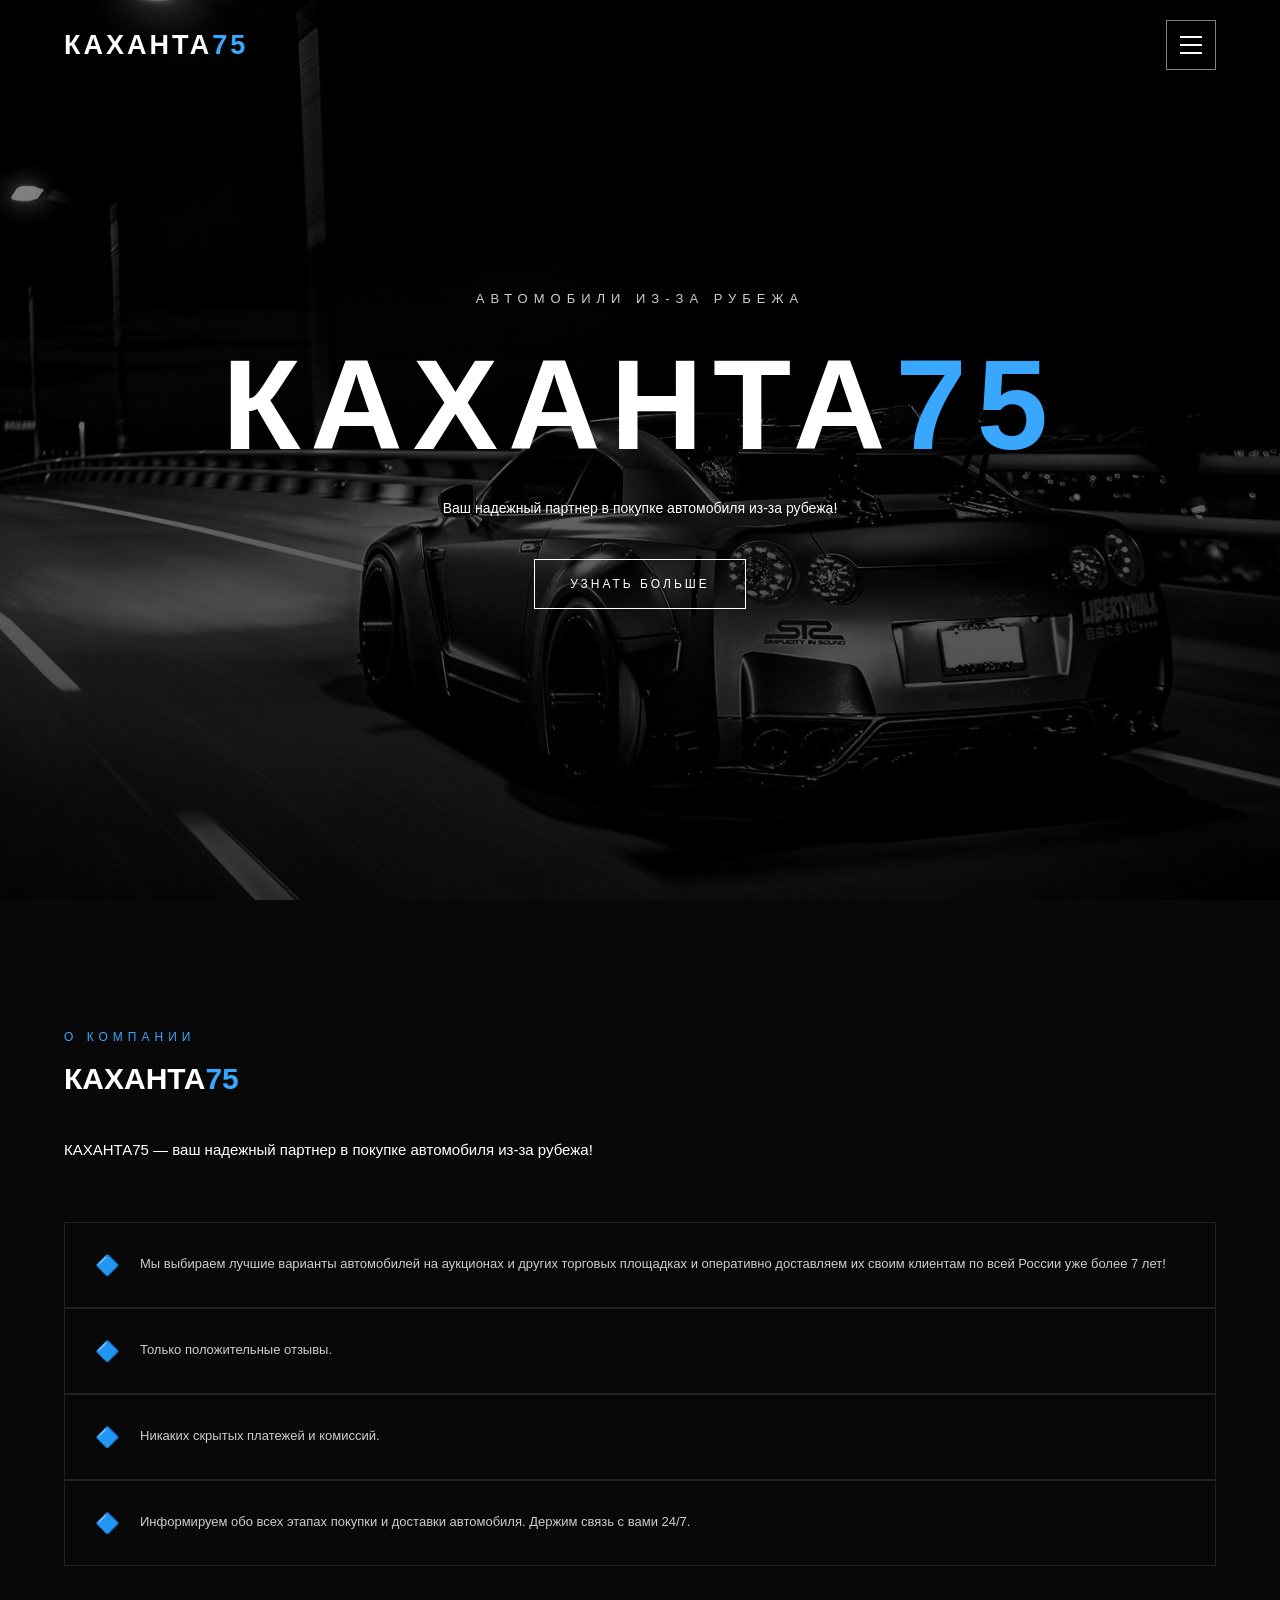
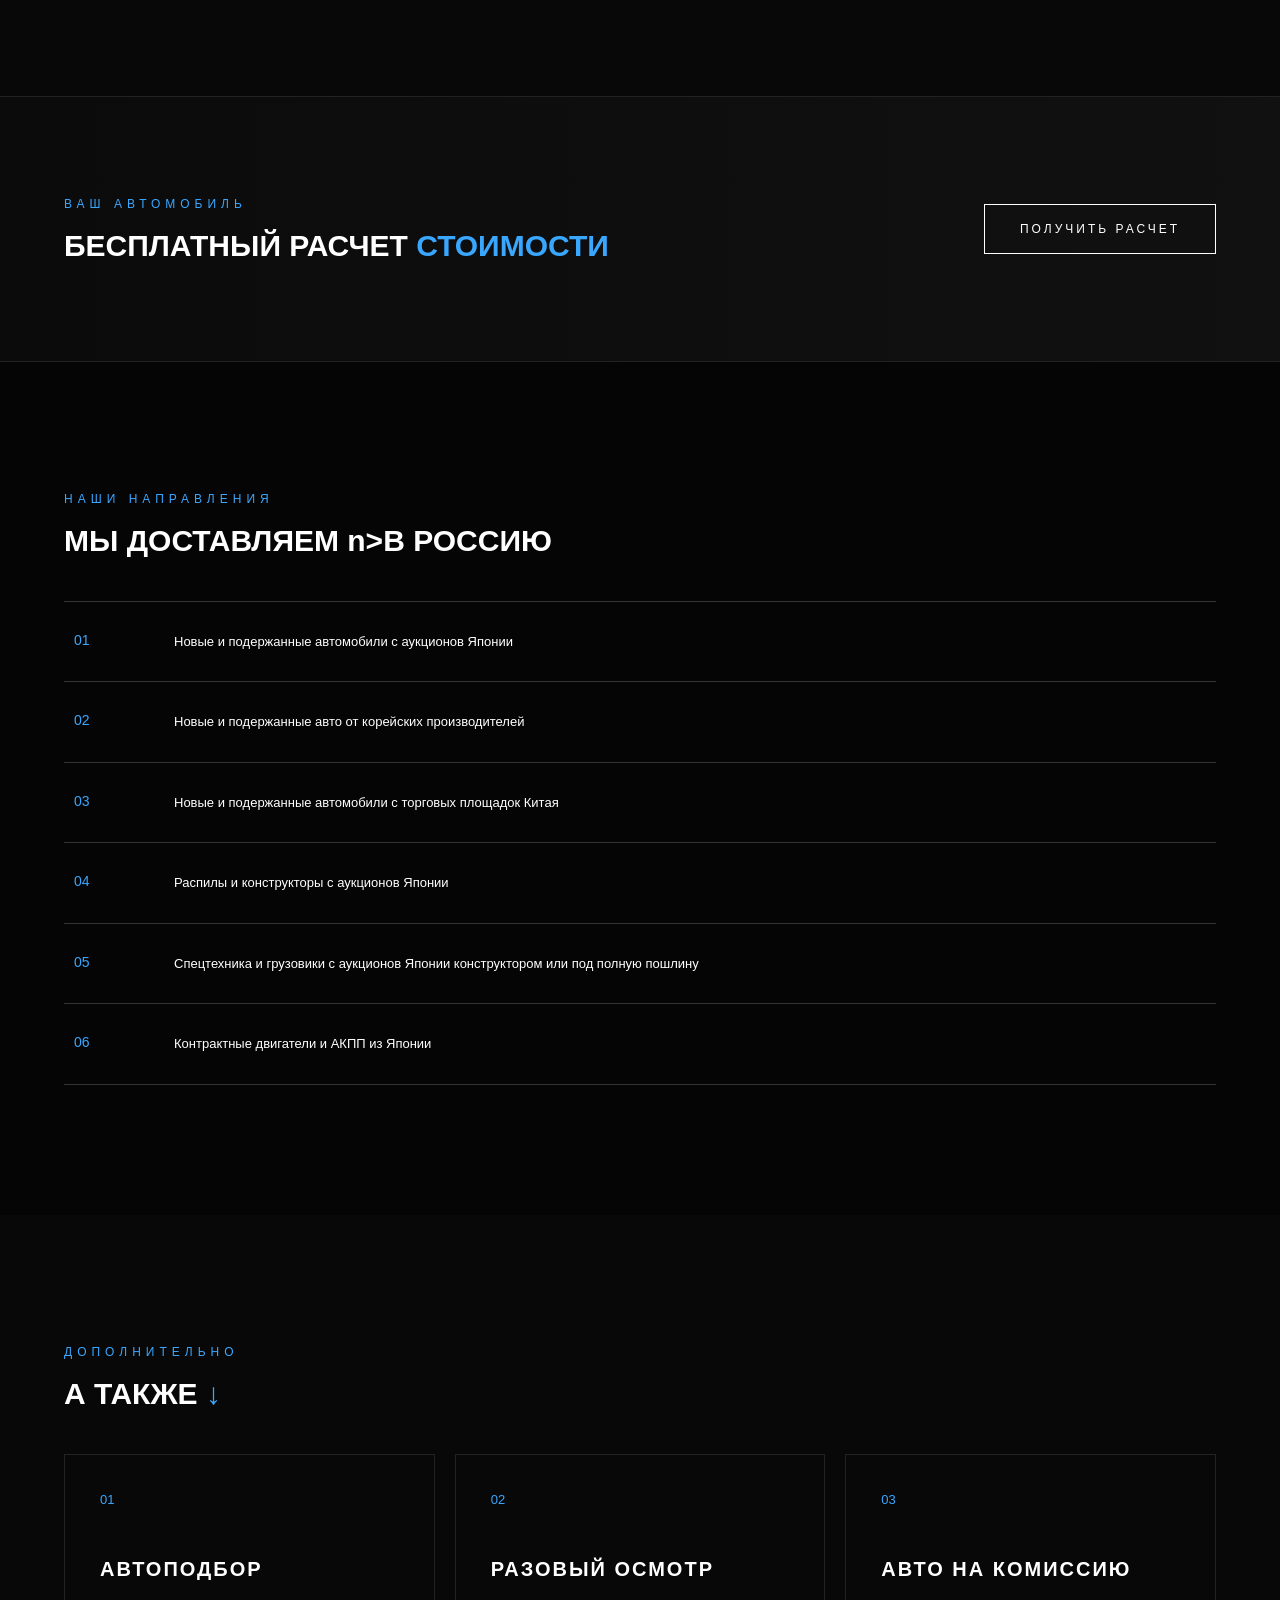
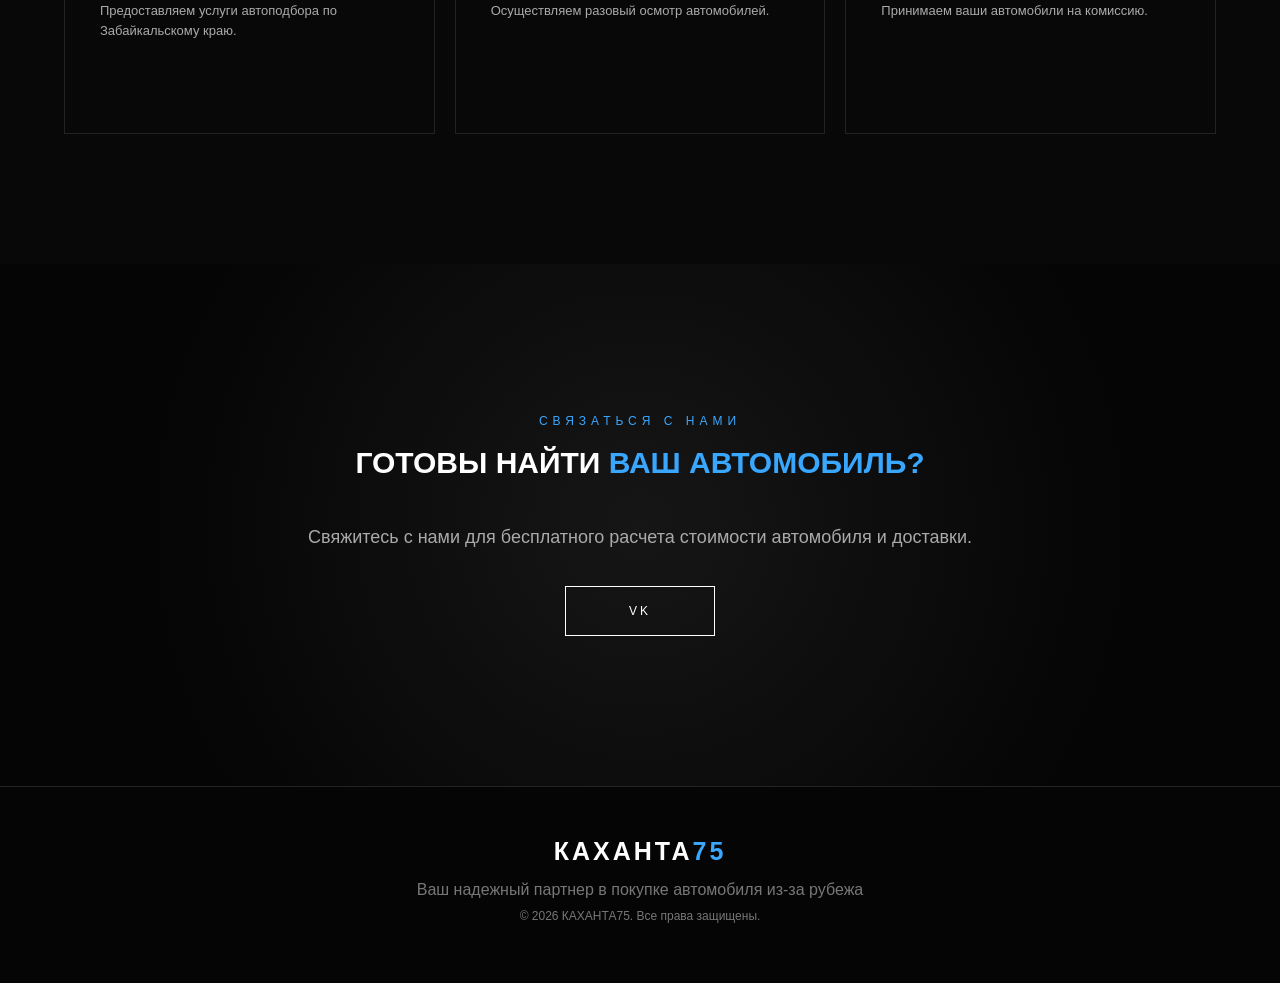
==== index.html @ dfcedf24 "Rename vizyal.html to index.html" ====
<!DOCTYPE html>
<html lang="ru">
<head>
    <meta charset="UTF-8">
    <meta name="viewport" content="width=device-width, initial-scale=1.0">
    <title>КАХАНТА75 — Автомобили из-за рубежа</title>

    <link rel="stylesheet" href="affects.css">
</head>

<body>

    <!-- ШАПКА -->
    <header class="header">

        <!-- Логотип -->
        <a href="#home" class="logo">
            КАХАНТА<span>75</span>
        </a>

        <!-- Кнопка меню -->
        <button class="menu-button" id="menuButton">
            <span></span>
            <span></span>
            <span></span>
        </button>

        <!-- Меню -->
        <nav class="menu" id="menu">
            <a href="#home">ГЛАВНАЯ</a>
            <a href="#about">О НАС</a>
            <a href="#services">УСЛУГИ</a>
            <a href="https://vk.ru/kahanta_75">ВК</a>
        </nav>

    </header>

    <!-- ГЛАВНЫЙ ЭКРАН -->
    <section class="hero" id="home">

        <div class="hero-overlay"></div>

        <div class="hero-content">

            <p class="subtitle">АВТОМОБИЛИ ИЗ-ЗА РУБЕЖА</p>

            <h1>КАХАНТА<span>75</span></h1>

            <p class="hero-text">
                Ваш надежный партнер в покупке автомобиля
                из-за рубежа!
            </p>

            <a href="#about" class="hero-button">
                УЗНАТЬ БОЛЬШЕ
            </a>

        </div>

    </section>

    <!-- О НАС -->
    <section class="section about" id="about">

        <div class="container">

            <p class="section-label">О КОМПАНИИ</p>

            <h2>КАХАНТА<span>75</span></h2>

            <p class="main-description">
                КАХАНТА75 — ваш надежный партнер в покупке автомобиля
                из-за рубежа!
            </p>

            <div class="advantages">

                <div class="advantage">
                    <div class="icon">🔷</div>
                    <p>
                        Мы выбираем лучшие варианты автомобилей
                        на аукционах и других торговых площадках
                        и оперативно доставляем их своим клиентам
                        по всей России уже более 7 лет!
                    </p>
                </div>

                <div class="advantage">
                    <div class="icon">🔷</div>
                    <p>Только положительные отзывы.</p>
                </div>

                <div class="advantage">
                    <div class="icon">🔷</div>
                    <p>Никаких скрытых платежей и комиссий.</p>
                </div>

                <div class="advantage">
                    <div class="icon">🔷</div>
                    <p>
                        Информируем обо всех этапах покупки и доставки
                        автомобиля. Держим связь с вами 24/7.
                    </p>
                </div>

            </div>

        </div>

    </section>

    <!-- БЕСПЛАТНЫЙ РАСЧЕТ -->
    <section class="calculation">

        <div class="container calculation-content">

            <div>
                <p class="section-label">ВАШ АВТОМОБИЛЬ</p>

                <h2>
                    БЕСПЛАТНЫЙ

                 РАСЧЕТ <span>СТОИМОСТИ</span>
                </h2>
            </div>

            <a href="#contacts" class="calc-button">
                ПОЛУЧИТЬ РАСЧЕТ
            </a>

        </div>

    </section>

    <!-- ЧТО МЫ ДОСТАВЛЯЕМ -->
    <section class="section services" id="services">

        <div class="container">

            <p class="section-label">НАШИ НАПРАВЛЕНИЯ</p>

            <h2>МЫ ДОСТАВЛЯЕМ

n>В РОССИЮ</span></h2>

            <div class="services-list">

                <div class="service">
                    <span>01</span>
                    <p>
                        Новые и подержанные автомобили
                        с аукционов Японии
                    </p>
                </div>

                <div class="service">
                    <span>02</span>
                    <p>
                        Новые и подержанные авто
                        от корейских производителей
                    </p>


</div>

                <div class="service">
                    <span>03</span>
                    <p>
                        Новые и подержанные автомобили
                        с торговых площадок Китая
                    </p>
                </div>

                <div class="service">
                    <span>04</span>
                    <p>
                        Распилы и конструкторы
                        с аукционов Японии
                    </p>
                </div>

                <div class="service">
                    <span>05</span>
                    <p>
                        Спецтехника и грузовики с аукционов Японии
                        конструктором или под полную пошлину
                    </p>
                </div>

                <div class="service">
                    <span>06</span>
                    <p>
                        Контрактные двигатели и АКПП из Японии
                    </p>
                </div>

            </div>

        </div>

    </section>

    <!-- ДОПОЛНИТЕЛЬНЫЕ УСЛУГИ -->
    <section class="section additional">

        <div class="container">

            <p class="section-label">ДОПОЛНИТЕЛЬНО</p>

            <h2>А ТАКЖЕ <span>↓</span></h2>

            <div class="additional-grid">

                <div class="additional-card">
                    <span>01</span>
                    <h3>АВТОПОДБОР</h3>
                    <p>
                        Предоставляем услуги автоподбора
                        по Забайкальскому краю.
                    </p>
                </div>

                <div class="additional-card">
                    <span>02</span>
                    <h3>РАЗОВЫЙ ОСМОТР</h3>
                    <p>
                        Осуществляем разовый осмотр
                        автомобилей.
                    </p>
                </div>

                <div class="additional-card">
                    <span>03</span>
                    <h3>АВТО НА КОМИССИЮ</h3>
                    <p>
                        Принимаем ваши автомобили
                        на комиссию.
                    </p>
                </div>

            </div>

        </div>

    </section>

    <!-- КОНТАКТЫ -->
    <section class="contacts" id="contacts">

        <div class="container contact-content">

            <p class="section-label">СВЯЗАТЬСЯ С НАМИ</p>

            <h2>
                ГОТОВЫ НАЙТИ

             <span>ВАШ АВТОМОБИЛЬ?</span>
            </h2>

            <p>
                Свяжитесь с нами для бесплатного расчета
                стоимости автомобиля и доставки.
            </p>

            <a href="https://vk.ru/kahanta_75" class="vk-button">
                VK
            </a>

        </div>

    </section>

    <!-- ПОДВАЛ -->
    <footer>
        <div class="footer-logo">
            КАХАНТА<span>75</span>
        </div>

        <p>
            Ваш надежный партнер в покупке автомобиля из-за рубежа
        </p>

        <p class="copyright">
            © 2026 КАХАНТА75. Все права защищены.
        </p>
    </footer>

    <!-- СКРИПТ МЕНЮ -->
    <script>

        const menuButton = document.getElementById("menuButton");
        const menu = document.getElementById("menu");

        menuButton.addEventListener("click", () => {
            menu.classList.toggle("active");
            menuButton.classList.toggle("active");
        });

        // Закрытие меню после нажатия на пункт
        document.querySelectorAll(".menu a").forEach(link => {

            link.addEventListener("click", () => {
                menu.classList.remove("active");
                menuButton.classList.remove("active");
            });

        });

    </script>

</body>
</html>
---- affects.css ----
* {
    margin: 0;
    padding: 0;
    box-sizing: border-box;
}

html {
    scroll-behavior: smooth;
}

body {
    background: #050505;
    color: #ffffff;
    font-family: Arial, Helvetica, sans-serif;
}

a {
    text-decoration: none;
    color: inherit;
}

.container {
    width: 90%;
    max-width: 1200px;
    margin: 0 auto;
}

/* =========================
   ШАПКА
========================= */

.header {
    position: fixed;
    top: 0;
    left: 0;

    width: 100%;
    height: 90px;

    display: flex;
    align-items: center;
    justify-content: space-between;

    padding: 0 5%;

    z-index: 1000;
}

/* ЛОГОТИП */

.logo {
    font-size: 27px;
    font-weight: 900;
    letter-spacing: 3px;

    text-shadow:
        0 2px 10px #000,
        0 2px 20px #000;
}

.logo span,
h1 span,
h2 span,
.footer-logo span {
    color: #3aa7ff;
}

/* =========================
   КНОПКА МЕНЮ
========================= */

.menu-button {
    width: 50px;
    height: 50px;

    border: 1px solid rgba(255,255,255,0.5);
    background: rgba(0,0,0,0.4);

    display: flex;
    flex-direction: column;
    justify-content: center;
    align-items: center;
    gap: 6px;

    cursor: pointer;

    transition: 0.3s;
}

.menu-button:hover {
    background: #ffffff;
}

.menu-button span {
    display: block;

    width: 22px;
    height: 2px;

    background: #ffffff;

    transition: 0.3s;
}

.menu-button:hover span {
    background: #000000;
}

/* =========================
   ВЫЕЗЖАЮЩЕЕ МЕНЮ
========================= */

.menu {
    position: fixed;

    top: 0;
    right: -300px;

    width: 280px;
    height: 100vh;

    background: rgba(5,5,5,0.97);

    display: flex;
    flex-direction: column;

    justify-content: center;
    align-items: center;

    gap: 35px;

    transition: 0.5s ease;

    border-left: 1px solid #222;
}

.menu.active {
    right: 0;
}

.menu a {
    font-size: 15px;
    letter-spacing: 3px;

    transition: 0.3s;
}

.menu a:hover {
    color: #3aa7ff;
    transform: translateX(-8px);
}

/* =========================
   ГЛАВНЫЙ ЭКРАН
========================= */

.hero {
    position: relative;

    min-height: 100vh;

    display: flex;
    align-items: center;
    justify-content: center;

    text-align: center;

    background-image: url("car.jpg");
    background-size: cover;
    background-position: center;
}

/* затемнение фотографии */

.hero-overlay {
    position: absolute;

    inset: 0;

    background:
        linear-gradient(
            to bottom,
            rgba(0,0,0,0.35),
            rgba(0,0,0,0.75)
        );
}

/* текст поверх фотографии */

.hero-content {
    position: relative;
    z-index: 2;

    max-width: 900px;

    padding: 20px;
}

.subtitle {
    font-size: 13px;
    letter-spacing: 6px;

    margin-bottom: 25px;

    color: #cccccc;
}

.hero h1 {
    font-size: clamp(60px, 10vw, 140px);

    font-weight: 900;

    letter-spacing: 10px;

    margin-bottom: 20px;
}

.hero-text {
    font-size: clamp(18px, 2vw, 26px);

    line-height: 1.5;

    max-width: 700px;

    margin: 0 auto 40px;
}

.hero-button,
.calc-button,
.vk-button {
    display: inline-block;

    padding: 17px 35px;

    border: 1px solid #ffffff;

    font-size: 12px;

    letter-spacing: 3px;

    transition: 0.3s;
}

.hero-button:hover,
.calc-button:hover,
.vk-button:hover {
    background: #ffffff;
    color: #000000;
}

/* =========================
   СЕКЦИИ
========================= */

.section {
    padding: 130px 0;
}

.section-label {
    color: #3aa7ff;

    font-size: 12px;

    letter-spacing: 5px;

    margin-bottom: 20px;
}

.section h2,
.calculation h2,
.contacts h2 {
    font-size: clamp(40px, 6vw, 75px);

    line-height: 1;

    margin-bottom: 45px;

    font-weight: 900;
}

/* =========================
   О НАС
========================= */

.about {
    background: #080808;
}

.main-description {
    font-size: 25px;

    max-width: 850px;

    line-height: 1.5;

    margin-bottom: 60px;
}






.advantage {
    border: 1px solid #222;

    padding: 30px;

    display: flex;

    gap: 20px;

    transition: 0.3s;
}

.advantage:hover {
    border-color: #3aa7ff;
    transform: translateY(-5px);
}

.icon {
    font-size: 20px;
}

.advantage p {
    line-height: 1.7;

    color: #cccccc;
}

/* =========================
   РАСЧЕТ
========================= */

.calculation {
    padding: 100px 0;

    background:
        linear-gradient(
            90deg,
            #0b0b0b,
            #111111
        );

    border-top: 1px solid #222;
    border-bottom: 1px solid #222;
}

.calculation-content {
    display: flex;

    align-items: center;

    justify-content: space-between;

    gap: 40px;
}

.calculation h2 {
    margin: 0;
}

/* =========================
   УСЛУГИ
========================= */

.services-list {
    border-top: 1px solid #333;
}

.service {
    display: grid;

    grid-template-columns: 100px 1fr;

    padding: 30px 10px;

    border-bottom: 1px solid #333;

    transition: 0.3s;
}

.service:hover {
    background: #0d0d0d;

    padding-left: 25px;
}

.service span {
    color: #3aa7ff;

    font-size: 14px;
}

.service p {
    font-size: 21px;

    line-height: 1.5;
}

/* =========================
   ДОПОЛНИТЕЛЬНЫЕ УСЛУГИ
========================= */

.additional {
    background: #080808;
}

.additional-grid {
    display: grid;

    grid-template-columns: repeat(3, 1fr);

    gap: 20px;
}

.additional-card {
    min-height: 280px;

    border: 1px solid #222;

    padding: 35px;

    transition: 0.3s;
}

.additional-card:hover {
    border-color: #3aa7ff;

    transform: translateY(-8px);
}

.additional-card span {
    color: #3aa7ff;

    font-size: 13px;
}

.additional-card h3 {
    margin: 50px 0 20px;

    font-size: 20px;

    letter-spacing: 2px;
}

.additional-card p {
    color: #aaa;

    line-height: 1.6;
}

/* =========================
   КОНТАКТЫ
========================= */

.contacts {
    padding: 150px 0;

    text-align: center;

    background:
        radial-gradient(
            circle at center,
            #161616,
            #050505 70%
        );
}

.contact-content {
    max-width: 900px;
}

.contact-content p:not(.section-label) {
    color: #aaa;

    font-size: 18px;

    line-height: 1.6;

    margin-bottom: 35px;
}

.vk-button {
    min-width: 150px;
}

/* =========================
   FOOTER
========================= */

footer {
    padding: 50px 5%;

    border-top: 1px solid #222;

    text-align: center;

    color: #777;
}

.footer-logo {
    color: #fff;

    font-size: 25px;

    font-weight: 900;

    letter-spacing: 3px;

    margin-bottom: 15px;
}

footer p {
    margin-bottom: 10px;
}

.copyright {
    font-size: 12px;
}

/* =========================
   АДАПТАЦИЯ ПОД ТЕЛЕФОН
========================= */

@media (max-width: 768px) {

    /* ШАПКА */
    .header {
        height: 65px;
        padding: 0 15px;
    }

    .logo {
        font-size: 19px;
        letter-spacing: 2px;
    }

    .menu-button {
        width: 43px;
        height: 43px;
    }

    /* ГЛАВНЫЙ ЭКРАН */
    .hero {
        min-height: 100svh;
        background-position: center;
    }

    .hero-content {
        width: 100%;
        padding: 20px 18px;
    }

    .subtitle {
        font-size: 9px;
        letter-spacing: 3px;
        margin-bottom: 15px;
    }

    .hero h1 {
    font-size: 36px;
    letter-spacing: 3px;
    margin-bottom: 15px;
    text-align: center;
    width: 100%;
}

    .hero-text {
        font-size: 16px;
        line-height: 1.4;
        margin-bottom: 25px;
    }

    .hero-button,
    .calc-button,
    .vk-button {
        padding: 13px 22px;
        font-size: 10px;
        letter-spacing: 2px;
    }

    /* ВСЕ СЕКЦИИ */
    .section {
        padding: 65px 0;
    }

    .container {
        width: 90%;
    }

    .section-label {
        font-size: 9px;
        letter-spacing: 3px;
        margin-bottom: 12px;
    }

    .section h2,
    .calculation h2,
    .contacts h2 {
        font-size: 35px;
        line-height: 1.05;
        margin-bottom: 25px;
    }

    /* О НАС */
    .main-description {
        font-size: 17px;
        line-height: 1.45;
        margin-bottom: 30px;
    }

    .advantages {
        grid-template-columns: 1fr;
        gap: 10px;
    }

    .advantage {
        padding: 18px;
        gap: 12px;
    }

    .advantage p {
        font-size: 14px;
        line-height: 1.5;
    }

    .icon {
        font-size: 15px;
    }

    /* РАСЧЕТ */
    .calculation {
        padding: 55px 0;
    }

    .calculation-content {
        display: flex;
        flex-direction: column;
        align-items: flex-start;
        gap: 20px;
    }

    .calculation h2 {
        margin-bottom: 0;
    }

    /* УСЛУГИ */
    .services-list {
        width: 100%;
    }

    .service {
        grid-template-columns: 40px 1fr;
        padding: 18px 5px;
        gap: 5px;
    }

    .service span {
        font-size: 11px;
    }

    .service p {
        font-size: 14px;
        line-height: 1.45;
    }

    .service:hover {
        padding-left: 8px;
    }

    /* ДОПОЛНИТЕЛЬНЫЕ УСЛУГИ */
    .additional-grid {
        grid-template-columns: 1fr;
        gap: 10px;
    }

    .additional-card {
        min-height: auto;
        padding: 20px;
    }

    .additional-card h3 {
        margin: 20px 0 10px;
        font-size: 16px;
    }

    .additional-card p {
        font-size: 14px;
        line-height: 1.45;
    }

    /* КОНТАКТЫ */
    .contacts {
        padding: 75px 0;
    }

    .contact-content p:not(.section-label) {
        font-size: 15px;
        line-height: 1.5;
        margin-bottom: 25px;
    }

    /* МЕНЮ */
    .menu {
        width: 100%;
        right: -100%;
    }

    .menu.active {
        right: 0;
    }

    .menu a {
        font-size: 14px;
        letter-spacing: 2px;
    }

    /* FOOTER */
    footer {
        padding: 35px 15px;
    }

    .footer-logo {
        font-size: 20px;
    }

    footer p {
        font-size: 12px;
        line-height: 1.5;
    }

    .copyright {
        font-size: 10px;
    }
}

/* ЕЩЁ МЕНЬШЕ — ТЕЛЕФОНЫ ДО 400 PX */

@media (max-width: 400px){
    
    .hero h1 {
        font-size: 32px;
        letter-spacing: 2px;
        text-align: center;
    }
}
    .hero-text {
        font-size: 14px;
    }

    .section h2,
    .calculation h2,
    .contacts h2 {
        font-size: 30px;
    }

    .main-description {
        font-size: 15px;
    }

    .advantage p,
    .service p,
    .additional-card p {
        font-size: 13px;
    }

    .menu a {
        font-size: 13px;
    }
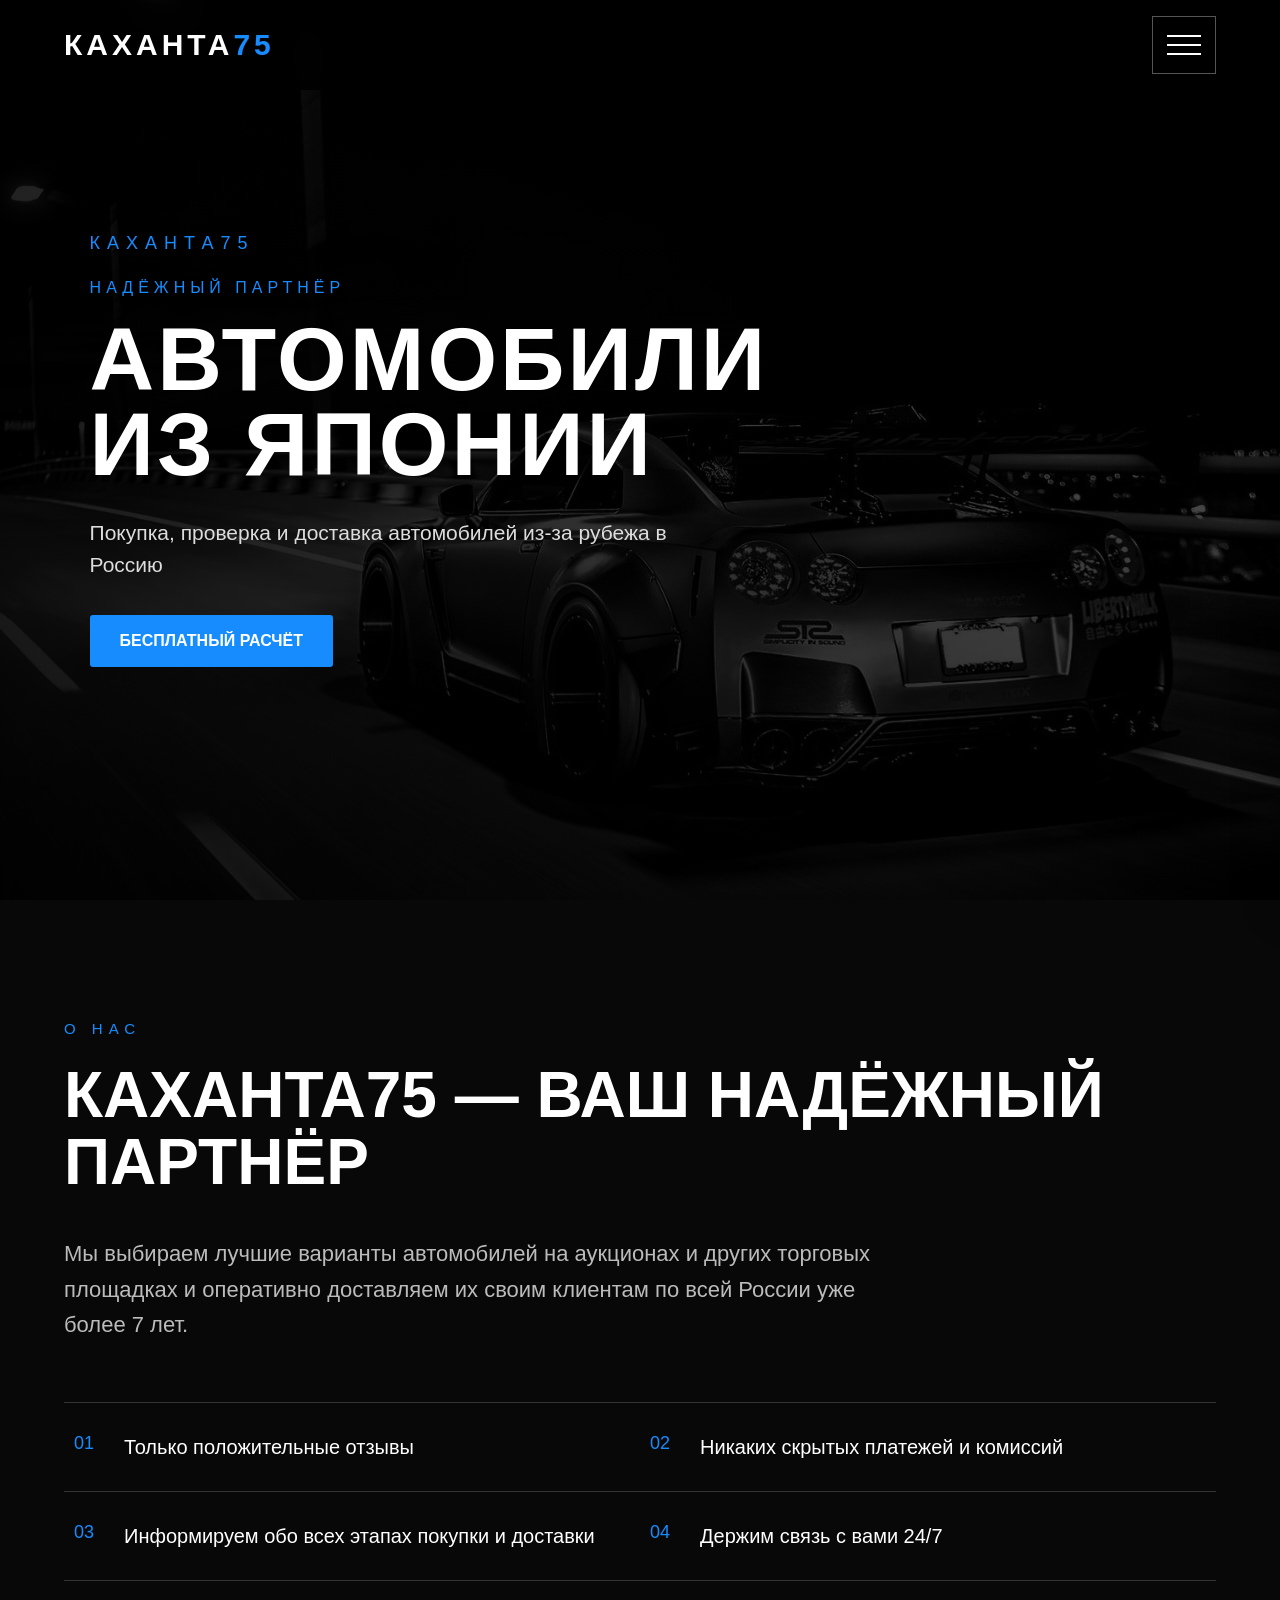
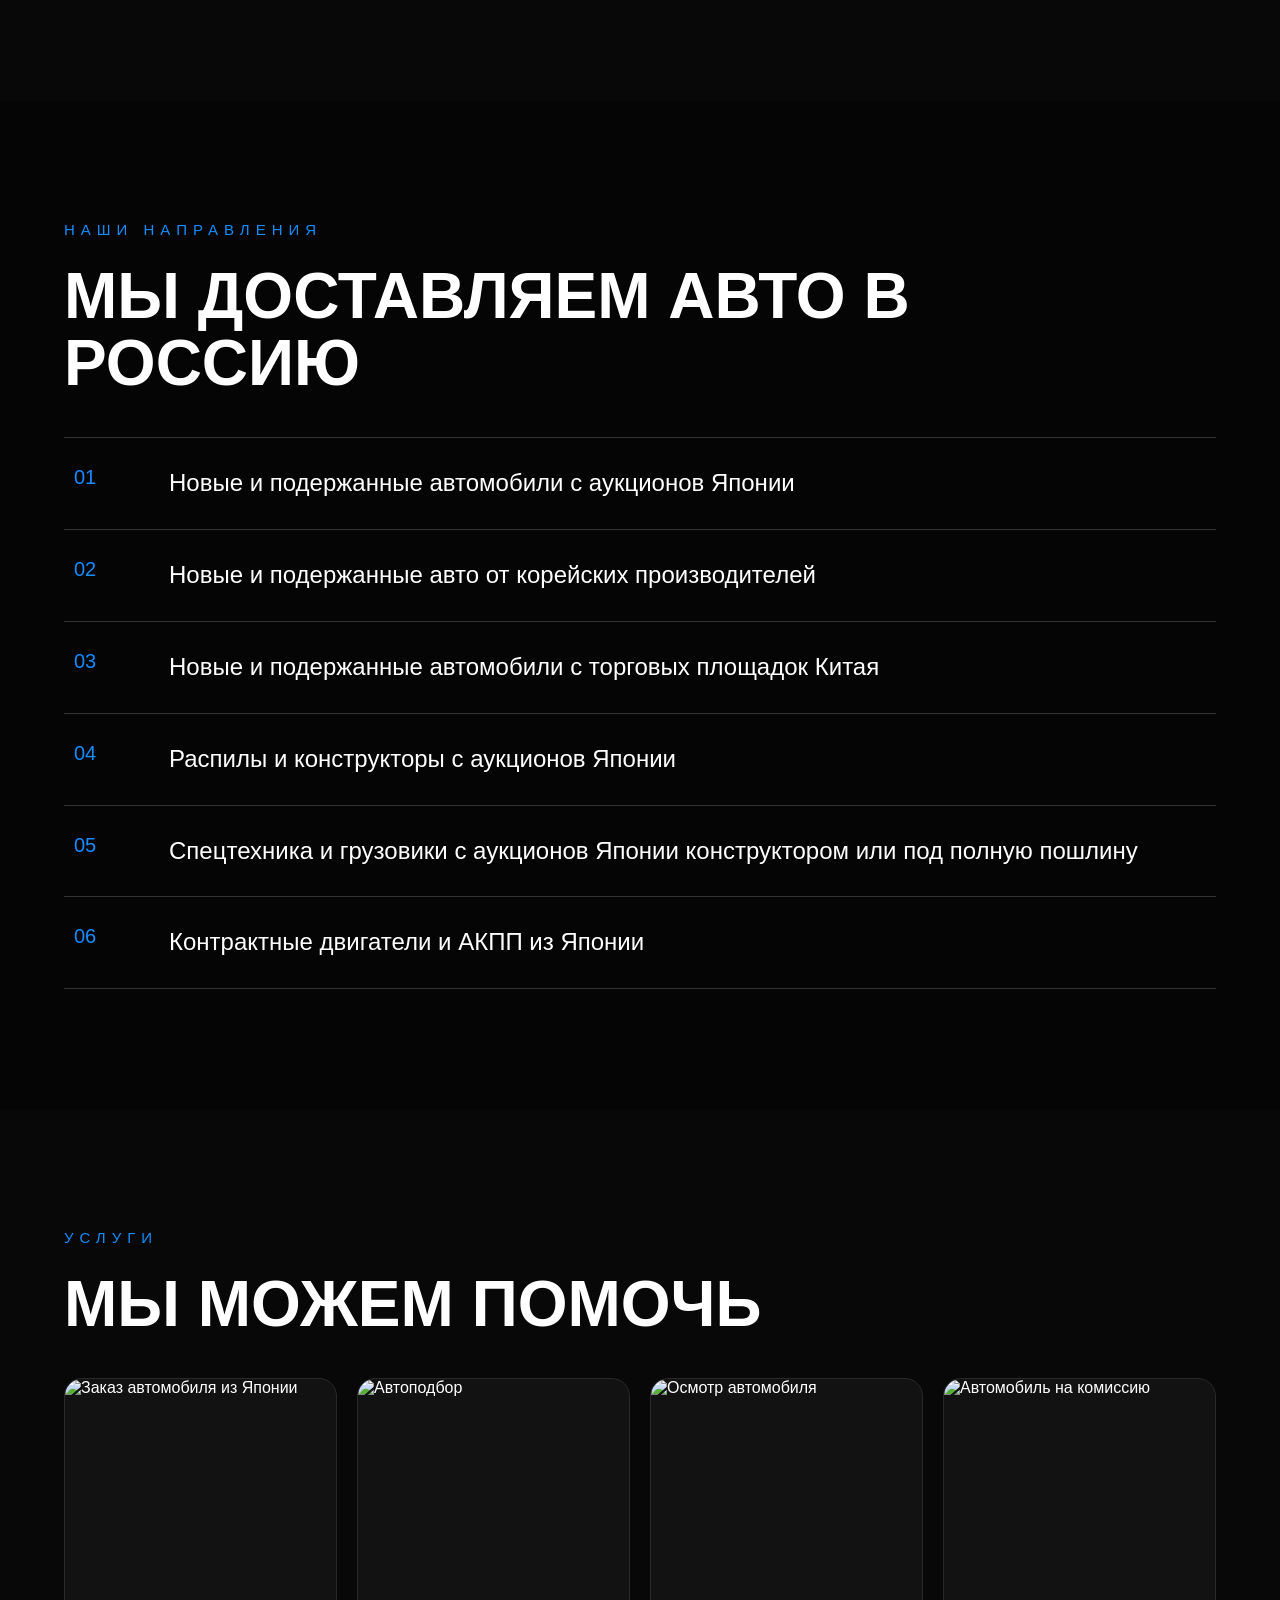
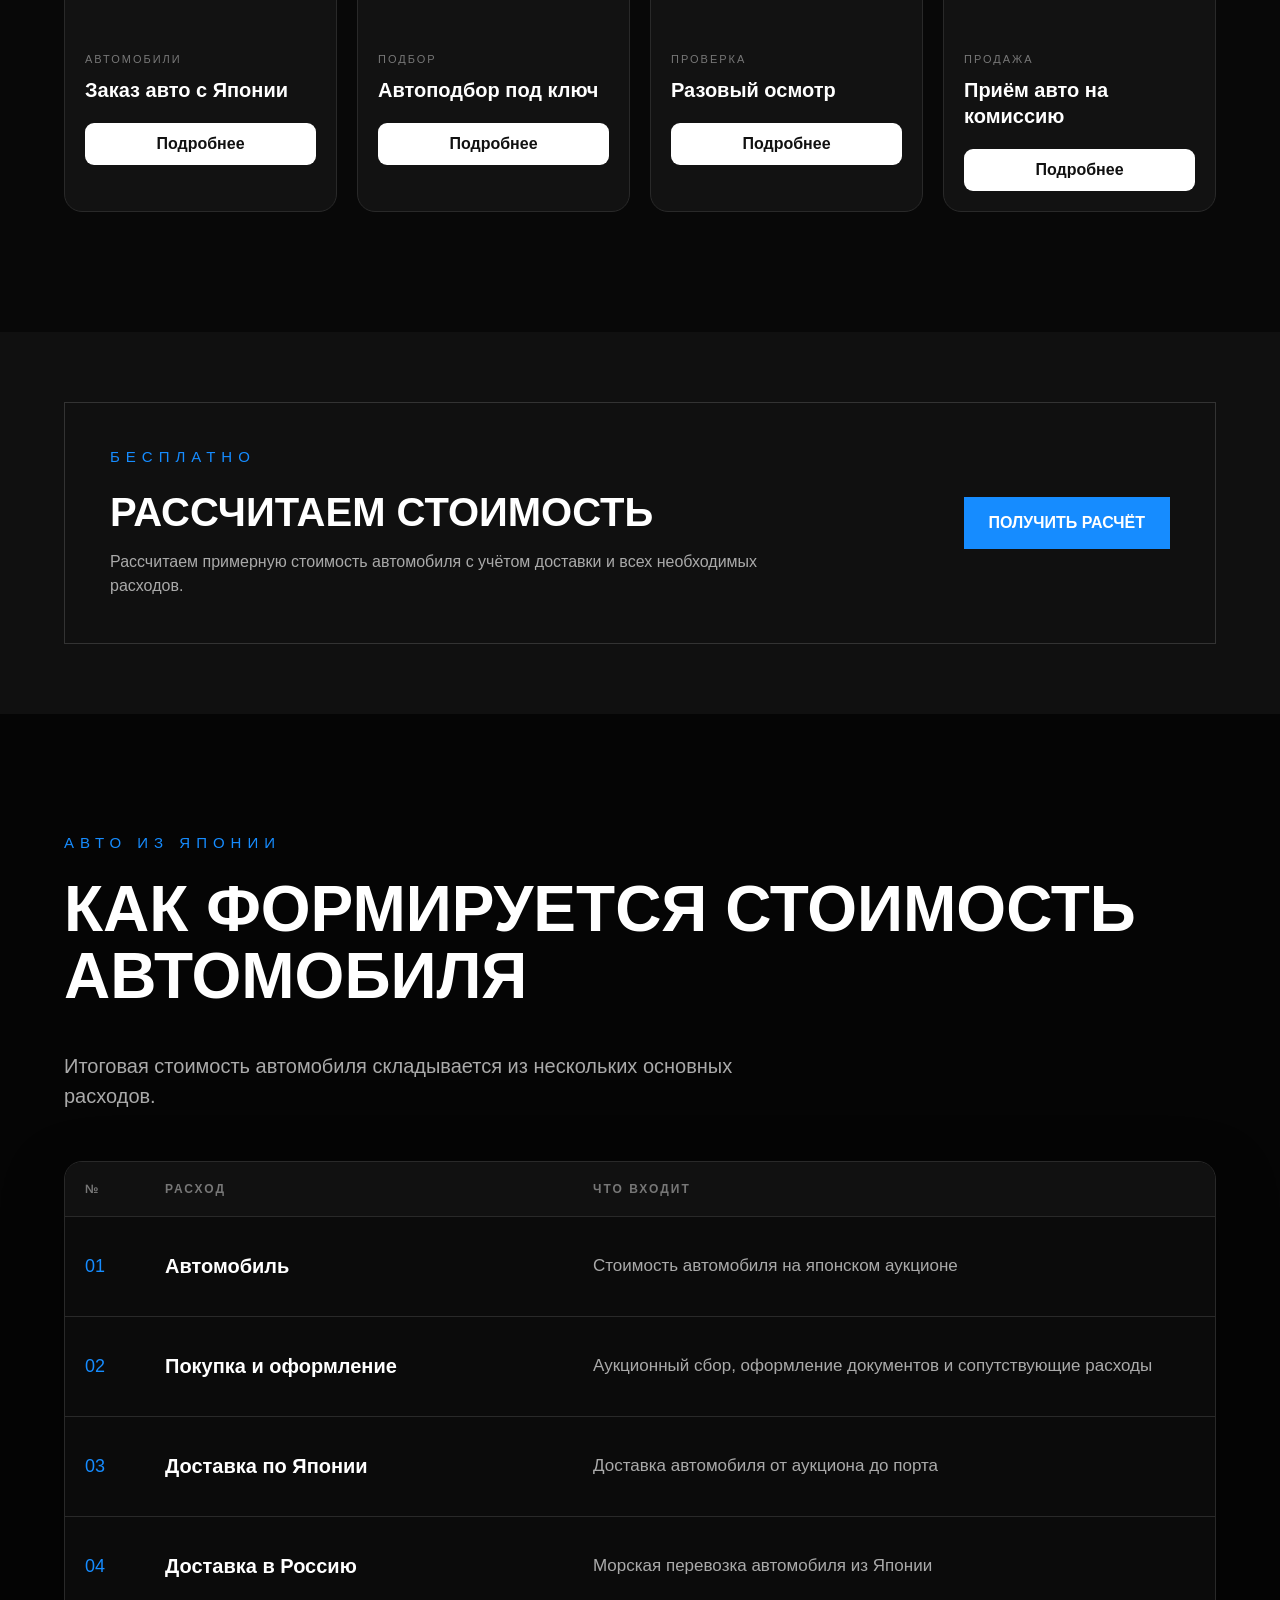
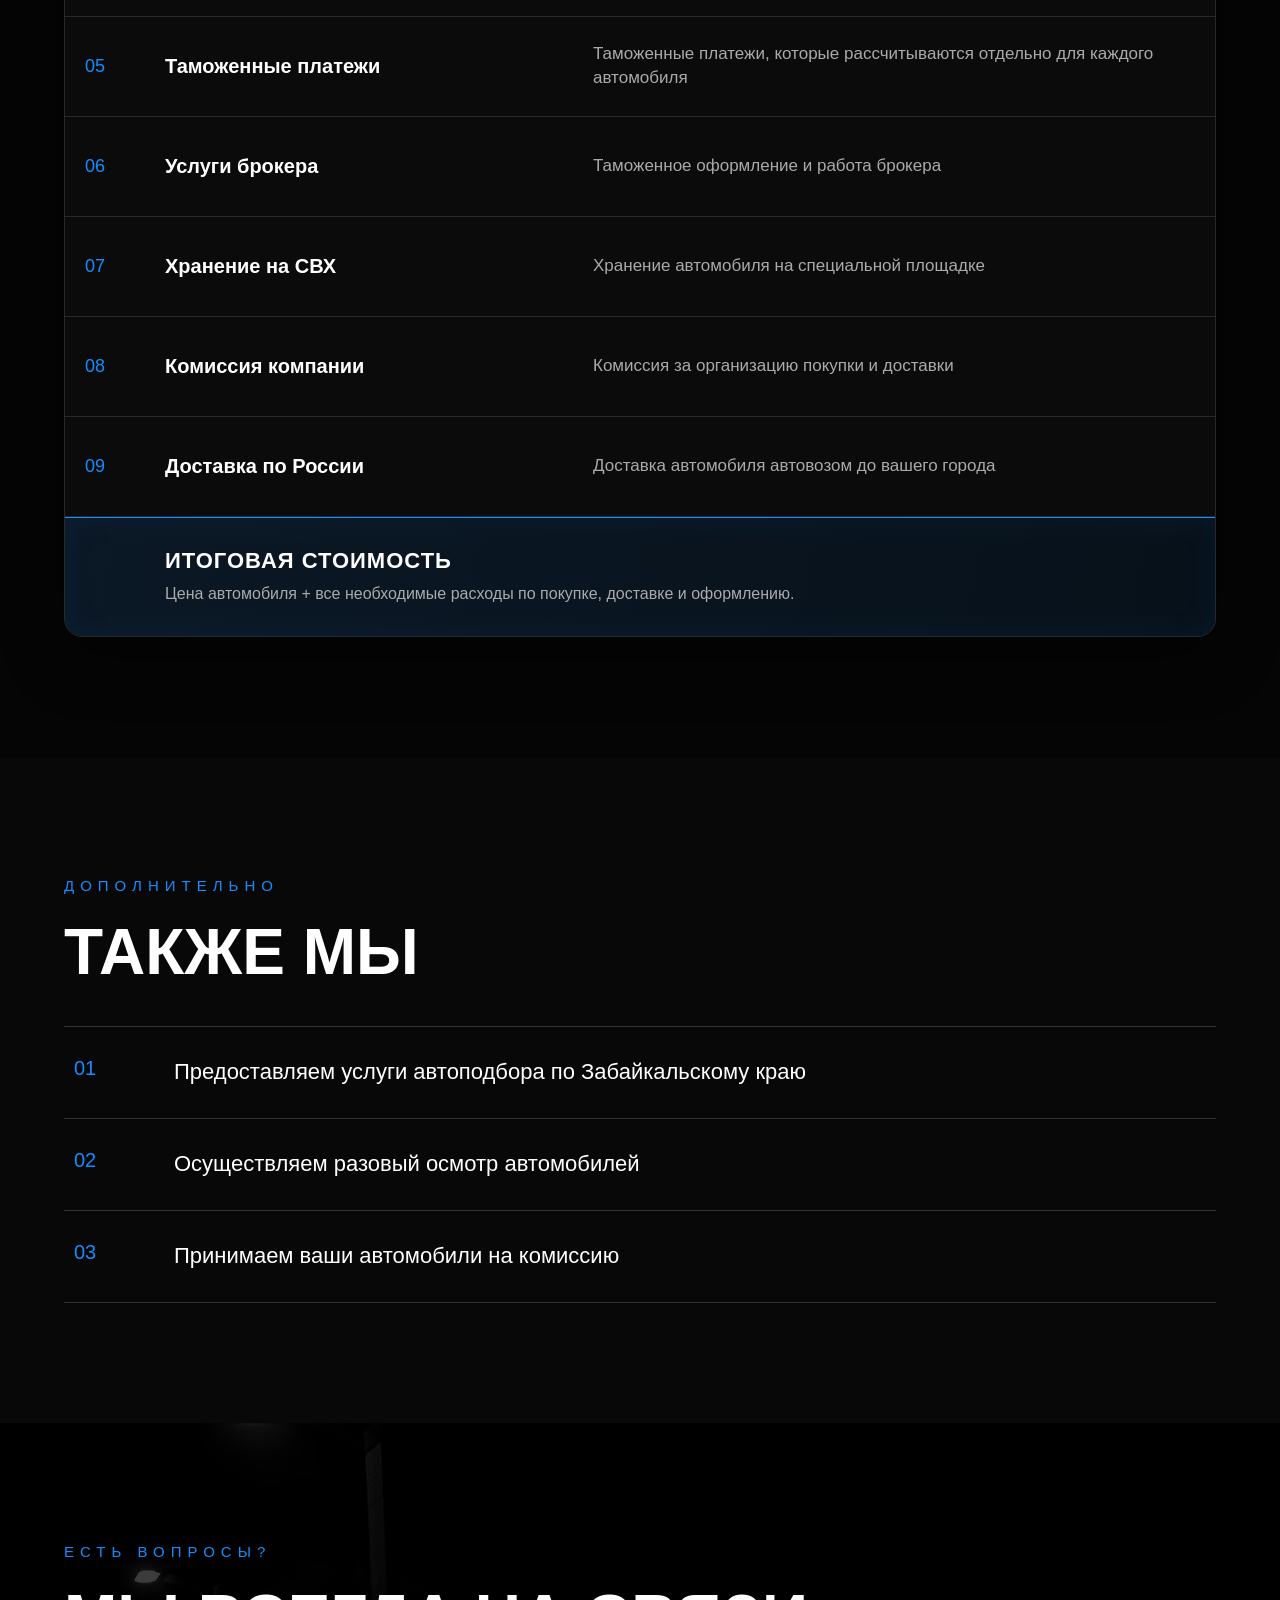
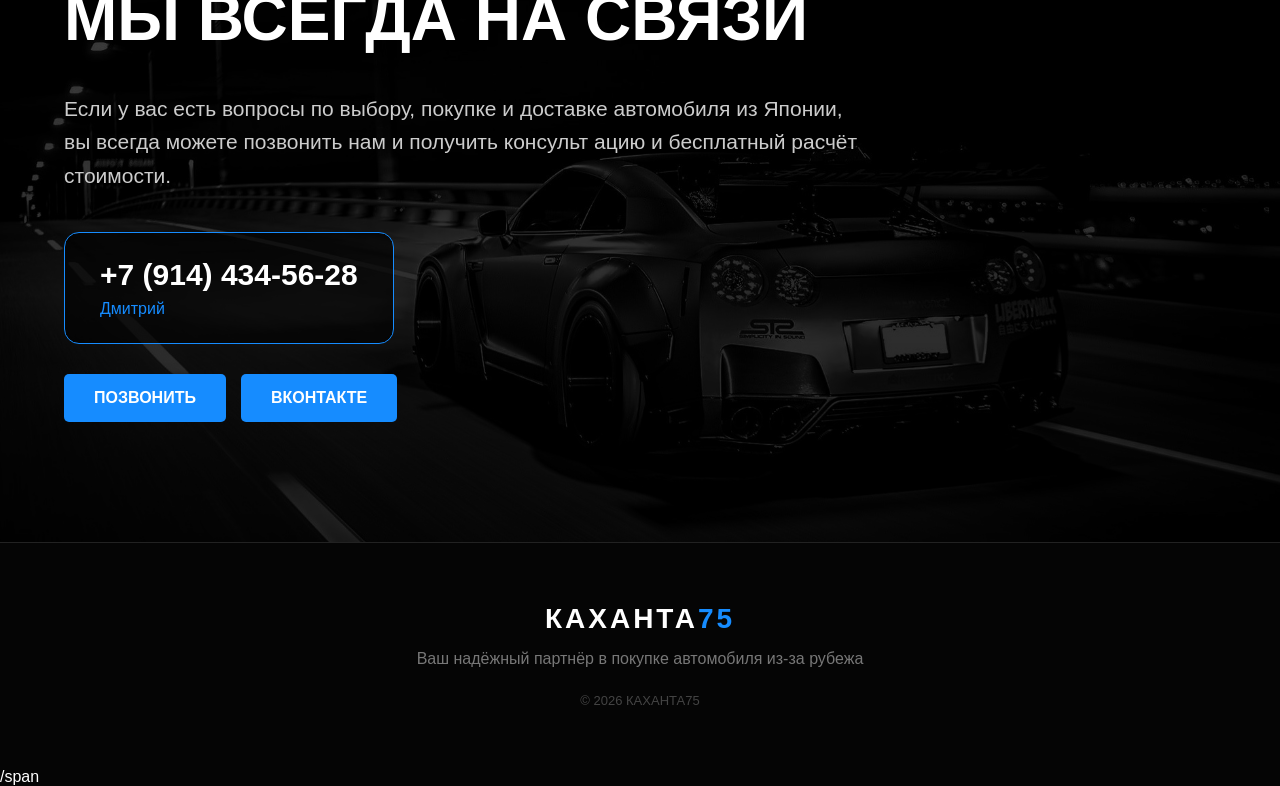
==== commit 78268ff6: "Update index.html" ====
--- a/index.html
+++ b/index.html
@@ -3,310 +3,744 @@
 <head>
     <meta charset="UTF-8">
     <meta name="viewport" content="width=device-width, initial-scale=1.0">
-    <title>КАХАНТА75 — Автомобили из-за рубежа</title>
+
+    <title>КАХАНТА75 — автомобили из Японии, Кореи и Китая</title>
+
+    <meta name="description"
+          content="КАХАНТА75 — покупка и доставка автомобилей из Японии, Кореи и Китая. Автоподбор, осмотр, доставка и оформление.">
 
     <link rel="stylesheet" href="affects.css">
 </head>
 
 <body>
 
-    <!-- ШАПКА -->
-    <header class="header">
-
-        <!-- Логотип -->
-        <a href="#home" class="logo">
-            КАХАНТА<span>75</span>
+<!-- ================= HEADER ================= -->
+
+<header class="header">
+
+    <div class="header-logo">
+        КАХАНТА<span>75</span>
+    </div>
+
+    <button class="menu-button" id="menuButton">
+        <span></span>
+        <span></span>
+        <span></span>
+    </button>
+
+</header>
+
+<!-- ================= MENU ================= -->
+
+<div class="menu-overlay" id="menuOverlay"></div>
+
+<nav class="side-menu" id="sideMenu">
+
+    <button class="menu-close" id="menuClose">
+        ×
+    </button>
+
+    <div class="menu-logo">
+        КАХАНТА<span>75</span>
+    </div>
+
+    <a href="#home">ГЛАВНАЯ</a>
+
+    <a href="#about">О НАС</a>
+
+    <a href="#directions">НАШИ НАПРАВЛЕНИЯ</a>
+
+    <a href="#services">УСЛУГИ</a>
+
+    <a href="#price-info">
+        КАК ФОРМИРУЕТСЯ СТОИМОСТЬ
+    </a>
+
+    <a href="#additional">
+        ДОПОЛНИТЕЛЬНО
+    </a>
+
+    <a href="#contacts">
+        КОНТАКТЫ
+    </a>
+
+</nav>
+
+<!-- ================= HERO ================= -->
+
+<section class="hero" id="home">
+
+    <div class="hero-overlay"></div>
+
+    <div class="hero-content">
+
+        <div class="hero-small">
+            КАХАНТА75
+        </div>
+
+        <div class="hero-label">
+            НАДЁЖНЫЙ ПАРТНЁР
+        </div>
+
+        <h1>
+            АВТОМОБИЛИ
+
+            ИЗ ЯПОНИИ
+        </h1>
+
+        <p>
+            Покупка, проверка и доставка автомобилей
+            из-за рубежа в Россию
+        </p>
+
+        <a href="#contacts" class="hero-button">
+            БЕСПЛАТНЫЙ РАСЧЁТ
         </a>
 
-        <!-- Кнопка меню -->
-        <button class="menu-button" id="menuButton">
-            <span></span>
-            <span></span>
-            <span></span>
-        </button>
-
-        <!-- Меню -->
-        <nav class="menu" id="menu">
-            <a href="#home">ГЛАВНАЯ</a>
-            <a href="#about">О НАС</a>
-            <a href="#services">УСЛУГИ</a>
-            <a href="https://vk.ru/kahanta_75">ВК</a>
-        </nav>
-
-    </header>
-
-    <!-- ГЛАВНЫЙ ЭКРАН -->
-    <section class="hero" id="home">
-
-        <div class="hero-overlay"></div>
-
-        <div class="hero-content">
-
-            <p class="subtitle">АВТОМОБИЛИ ИЗ-ЗА РУБЕЖА</p>
-
-            <h1>КАХАНТА<span>75</span></h1>
-
-            <p class="hero-text">
-                Ваш надежный партнер в покупке автомобиля
-                из-за рубежа!
-            </p>
-
-            <a href="#about" class="hero-button">
-                УЗНАТЬ БОЛЬШЕ
+    </div>
+
+</section>
+
+<!-- ================= ABOUT ================= -->
+
+<section class="section about" id="about">
+
+    <div class="container">
+
+        <div class="section-label">
+            О НАС
+        </div>
+
+        <h2>
+            КАХАНТА75 — ВАШ НАДЁЖНЫЙ ПАРТНЁР
+        </h2>
+
+        <p class="about-text">
+            Мы выбираем лучшие варианты автомобилей
+            на аукционах и других торговых площадках
+            и оперативно доставляем их своим клиентам
+            по всей России уже более 7 лет.
+        </p>
+
+        <div class="advantages">
+
+            <div class="advantage">
+                <span>01</span>
+                <p>Только положительные отзывы</p>
+            </div>
+
+            <div class="advantage">
+                <span>02</span>
+                <p>Никаких скрытых платежей и комиссий</p>
+            </div>
+
+            <div class="advantage">
+                <span>03</span>
+                <p>
+                    Информируем обо всех этапах покупки
+                    и доставки
+                </p>
+            </div>
+
+            <div class="advantage">
+                <span>04</span>
+                <p>
+                    Держим связь с вами 24/7
+                </p>
+            </div>
+
+        </div>
+
+    </div>
+
+</section>
+
+<!-- ================= DIRECTIONS ================= -->
+
+<section class="section directions" id="directions">
+
+    <div class="container">
+
+        <div class="section-label">
+            НАШИ НАПРАВЛЕНИЯ
+        </div>
+
+        <h2>
+            МЫ ДОСТАВЛЯЕМ
+
+            АВТО В РОССИЮ
+        </h2>
+
+        <div class="services-list">
+
+            <div class="service-item">
+
+                <span class="service-number">01</span>
+
+                <span class="service-text">
+                    Новые и подержанные автомобили
+                    с аукционов Японии
+                </span>
+
+            </div>
+
+            <div class="service-item">
+
+                <span class="service-number">02</span>
+
+                <span class="service-text">
+                    Новые и подержанные авто
+                    от корейских производителей
+  
+            </div>
+
+            <div class="service-item">
+
+                <span class="service-number">03</span>
+
+                <span class="service-text">
+                    Новые и подержанные автомобили
+                    с торговых площадок Китая
+                </span>
+
+            </div>
+
+            <div class="service-item">
+
+                <span class="service-number">04</span>
+
+                <span class="service-text">
+                    Распилы и конструкторы
+                    с аукционов Японии
+                </span>
+
+            </div>
+
+            <div class="service-item">
+
+                <span class="service-number">05</span>
+
+                <span class="service-text">
+                    Спецтехника и грузовики
+                    с аукционов Японии
+                    конструктором или под полную пошлину
+                </span>
+
+            </div>
+
+            <div class="service-item">
+
+                <span class="service-number">06</span>
+
+                <span class="service-text">
+                    Контрактные двигатели и АКПП
+                    из Японии
+                </span>
+
+            </div>
+
+        </div>
+
+    </div>
+
+</section>
+
+<!-- ================= SERVICES ================= -->
+
+<section class="section services" id="services">
+
+    <div class="container">
+
+        <div class="section-label">
+            УСЛУГИ
+        </div>
+
+        <h2>
+            МЫ МОЖЕМ ПОМОЧЬ
+        </h2>
+
+        <!-- Свайп на телефоне -->
+
+        <div class="services-slider">
+
+            <!-- 1 -->
+
+            <div class="service-card">
+
+                <div class="service-image">
+
+                    <img src="servise-japan.jpg"
+                         alt="Заказ автомобиля из Японии">
+
+                </div>
+
+                <div class="service-info">
+
+                    <span>
+                        АВТОМОБИЛИ
+                    </span>
+
+                    <h3>
+                        Заказ авто с Японии
+                    </h3>
+
+                    <a href="https://vk.ru/market-218822149_7970476"
+                       class="service-button">
+                        Подробнее
+                    </a>
+
+                </div>
+
+            </div>
+
+            <!-- 2 -->
+
+            <div class="service-card">
+
+                <div class="service-image">
+
+                    <img src="servise-info.jpg"
+                         alt="Автоподбор">
+
+                </div>
+
+                <div class="service-info">
+
+                    <span>
+                        ПОДБОР
+                    </span>
+
+                    <h3>
+                        Автоподбор под ключ
+                    </h3>
+
+                    <a href="https://vk.ru/market-218822149_7970421"
+                       class="service-button">
+                        Подробнее
+                    </a>
+
+                </div>
+
+            </div>
+
+            <!-- 3 -->
+
+            <div class="service-card">
+
+                <div class="service-image">
+
+                    <img src="service-inspection.jpg"
+                         alt="Осмотр автомобиля">
+
+                </div>
+
+                <div class="service-info">
+
+                    <span>
+                        ПРОВЕРКА
+                    </span>
+
+                    <h3>
+                        Разовый осмотр
+                    </h3>
+
+                    <a href="https://vk.ru/market-218822149_7970423"
+                       class="service-button">
+                        Подробнее
+                    </a>
+
+                </div>
+
+            </div>
+
+            <!-- 4 -->
+
+            <div class="service-card">
+
+                <div class="service-image">
+
+                    <img src="service-commission.jpg"
+                         alt="Автомобиль на комиссию">
+
+                </div>
+
+                <div class="service-info">
+
+                    <span>
+                        ПРОДАЖА
+                    </span>
+
+                    <h3>
+                        Приём авто на комиссию
+                    </h3>
+
+                    <a href="https://vk.ru/market-218822149_7970477"
+                       class="service-button">
+                        Подробнее
+                    </a>
+
+                </div>
+
+            </div>
+
+        </div>
+
+        <!-- Подсказка только для телефона -->
+
+        <div class="swipe-hint">
+            ← Свайпните, чтобы посмотреть услуги →
+        </div>
+
+    </div>
+
+</section>
+
+<!-- ================= CALCULATION ================= -->
+
+<section class="calculation">
+
+    <div class="container">
+
+        <div class="calculation-box">
+
+            <div>
+
+                <div class="section-label">
+                    БЕСПЛАТНО
+                </div>
+
+                <h2>
+                    РАССЧИТАЕМ СТОИМОСТЬ
+                </h2>
+
+                <p>
+                    Рассчитаем примерную стоимость автомобиля
+                    с учётом доставки и всех необходимых расходов.
+                </p>
+
+            </div>
+
+            <a href="https://vk.ru/kahanta_75"
+               class="calculation-button">
+                ПОЛУЧИТЬ РАСЧЁТ
             </a>
 
         </div>
 
-    </section>
-
-    <!-- О НАС -->
-    <section class="section about" id="about">
-
-        <div class="container">
-
-            <p class="section-label">О КОМПАНИИ</p>
-
-            <h2>КАХАНТА<span>75</span></h2>
-
-            <p class="main-description">
-                КАХАНТА75 — ваш надежный партнер в покупке автомобиля
-                из-за рубежа!
-            </p>
-
-            <div class="advantages">
-
-                <div class="advantage">
-                    <div class="icon">🔷</div>
+    </div>
+
+</section>
+
+<!-- ================= PRICE INFO ================= -->
+
+<section class="section price-info" id="price-info">
+
+    <div class="container">
+
+        <div class="section-label">
+            АВТО ИЗ ЯПОНИИ
+        </div>
+
+        <h2>
+            КАК ФОРМИРУЕТСЯ
+
+            СТОИМОСТЬ АВТОМОБИЛЯ
+        </h2>
+
+        <p class="section-description">
+            Итоговая стоимость автомобиля складывается
+            из нескольких основных расходов.
+        </p>
+
+        <div class="price-table">
+
+            <div class="price-row price-head">
+                <div>№</div>
+                <div>РАСХОД</div>
+                <div>ЧТО ВХОДИТ</div>
+            </div>
+
+            <div class="price-row">
+                <div class="price-number">01</div>
+                <div class="price-title">
+                    Автомобиль
+                </div>
+                <div class="price-description">
+                    Стоимость автомобиля
+                    на японском аукционе
+                </div>
+            </div>
+
+            <div class="price-row">
+                <div class="price-number">02</div>
+                <div class="price-title">
+                    Покупка и оформление
+                </div>
+                <div class="price-description">
+                    Аукционный сбор,
+                    оформление документов
+                    и сопутствующие расходы
+                </div>
+            </div>
+
+            <div class="price-row">
+                <div class="price-number">03</div>
+                <div class="price-title">
+                    Доставка по Японии
+                </div>
+                <div class="price-description">
+                    Доставка автомобиля
+                    от аукциона до порта
+                </div>
+            </div>
+
+            <div class="price-row">
+                <div class="price-number">04</div>
+                <div class="price-title">
+                    Доставка в Россию
+                </div>
+                <div class="price-description">
+                    Морская перевозка
+                    автомобиля из Японии
+                </div>
+            </div>
+
+            <div class="price-row">
+                <div class="price-number">05</div>
+                <div class="price-title">
+                    Таможенные платежи
+                </div>
+                <div class="price-description">
+                    Таможенные платежи,
+                    которые рассчитываются
+                    отдельно для каждого автомобиля
+                </div>
+            </div>
+
+            <div class="price-row">
+                <div class="price-number">06</div>
+                <div class="price-title">
+                    Услуги брокера
+                </div>
+                <div class="price-description">
+                    Таможенное оформление
+                    и работа брокера
+                </div>
+            </div>
+
+            <div class="price-row">
+                <div class="price-number">07</div>
+                <div class="price-title">
+                    Хранение на СВХ
+                </div>
+                <div class="price-description">
+                    Хранение автомобиля
+                    на специальной площадке
+                </div>
+            </div>
+
+            <div class="price-row">
+                <div class="price-number">08</div>
+                <div class="price-title">
+                    Комиссия компании
+                </div>
+                <div class="price-description">
+                    Комиссия за организацию
+                    покупки и доставки
+                </div>
+            </div>
+
+            <div class="price-row">
+                <div class="price-number">09</div>
+                <div class="price-title">
+                    Доставка по России
+                </div>
+                <div class="price-description">
+                    Доставка автомобиля
+                    автовозом до вашего города
+                </div>
+            </div>
+
+            <div class="price-total">
+
+                <div class="price-total-number"></div>
+                <div>
+                    <span>ИТОГОВАЯ СТОИМОСТЬ</span>
+
                     <p>
-                        Мы выбираем лучшие варианты автомобилей
-                        на аукционах и других торговых площадках
-                        и оперативно доставляем их своим клиентам
-                        по всей России уже более 7 лет!
+                        Цена автомобиля + все необходимые
+                        расходы по покупке, доставке
+                        и оформлению.
                     </p>
                 </div>
 
-                <div class="advantage">
-                    <div class="icon">🔷</div>
-                    <p>Только положительные отзывы.</p>
-                </div>
-
-                <div class="advantage">
-                    <div class="icon">🔷</div>
-                    <p>Никаких скрытых платежей и комиссий.</p>
-                </div>
-
-                <div class="advantage">
-                    <div class="icon">🔷</div>
-                    <p>
-                        Информируем обо всех этапах покупки и доставки
-                        автомобиля. Держим связь с вами 24/7.
-                    </p>
-                </div>
-
-            </div>
-
-        </div>
-
-    </section>
-
-    <!-- БЕСПЛАТНЫЙ РАСЧЕТ -->
-    <section class="calculation">
-
-        <div class="container calculation-content">
+            </div>
+
+        </div>
+
+    </div>
+
+</section>
+
+<!-- ================= ADDITIONAL ================= -->
+
+<section class="section additional" id="additional">
+
+    <div class="container">
+
+        <div class="section-label">
+            ДОПОЛНИТЕЛЬНО
+        </div>
+
+        <h2>
+            ТАКЖЕ МЫ
+        </h2>
+
+        <div class="additional-list">
 
             <div>
-                <p class="section-label">ВАШ АВТОМОБИЛЬ</p>
-
-                <h2>
-                    БЕСПЛАТНЫЙ
-
-                 РАСЧЕТ <span>СТОИМОСТИ</span>
-                </h2>
-            </div>
-
-            <a href="#contacts" class="calc-button">
-                ПОЛУЧИТЬ РАСЧЕТ
+                <span>01</span>
+                <p>
+                    Предоставляем услуги автоподбора
+                    по Забайкальскому краю
+                </p>
+            </div>
+
+            <div>
+                <span>02</span>
+                <p>
+                    Осуществляем разовый осмотр автомобилей
+                </p>
+            </div>
+
+            <div>
+                <span>03</span>
+                <p>
+                    Принимаем ваши автомобили на комиссию
+                </p>
+            </div>
+
+        </div>
+
+    </div>
+
+</section>
+
+<!-- ================= CONTACTS ================= -->
+
+<section class="section contacts" id="contacts">
+
+    <div class="container">
+
+        <div class="section-label">
+            ЕСТЬ ВОПРОСЫ?
+        </div>
+
+        <h2>
+            МЫ ВСЕГДА
+
+            НА СВЯЗИ
+        </h2>
+
+        <p class="contacts-text">
+
+            Если у вас есть вопросы по выбору,
+            покупке и доставке автомобиля из Японии,
+            вы всегда можете позвонить нам
+            и получить консульт
+
+
+ацию и бесплатный
+            расчёт стоимости.
+
+        </p>
+
+        <div class="contact-box">
+
+            <div class="contact-number">
+                +7 (914) 434-56-28
+            </div>
+
+            <div class="contact-name">
+                Дмитрий
+            </div>
+
+        </div>
+
+        <div class="contact-buttons">
+
+            <a href="tel:+79144345628"
+               class="contact-button">
+                ПОЗВОНИТЬ
             </a>
 
-        </div>
-
-    </section>
-
-    <!-- ЧТО МЫ ДОСТАВЛЯЕМ -->
-    <section class="section services" id="services">
-
-        <div class="container">
-
-            <p class="section-label">НАШИ НАПРАВЛЕНИЯ</p>
-
-            <h2>МЫ ДОСТАВЛЯЕМ
-
-n>В РОССИЮ</span></h2>
-
-            <div class="services-list">
-
-                <div class="service">
-                    <span>01</span>
-                    <p>
-                        Новые и подержанные автомобили
-                        с аукционов Японии
-                    </p>
-                </div>
-
-                <div class="service">
-                    <span>02</span>
-                    <p>
-                        Новые и подержанные авто
-                        от корейских производителей
-                    </p>
-
-
-</div>
-
-                <div class="service">
-                    <span>03</span>
-                    <p>
-                        Новые и подержанные автомобили
-                        с торговых площадок Китая
-                    </p>
-                </div>
-
-                <div class="service">
-                    <span>04</span>
-                    <p>
-                        Распилы и конструкторы
-                        с аукционов Японии
-                    </p>
-                </div>
-
-                <div class="service">
-                    <span>05</span>
-                    <p>
-                        Спецтехника и грузовики с аукционов Японии
-                        конструктором или под полную пошлину
-                    </p>
-                </div>
-
-                <div class="service">
-                    <span>06</span>
-                    <p>
-                        Контрактные двигатели и АКПП из Японии
-                    </p>
-                </div>
-
-            </div>
-
-        </div>
-
-    </section>
-
-    <!-- ДОПОЛНИТЕЛЬНЫЕ УСЛУГИ -->
-    <section class="section additional">
-
-        <div class="container">
-
-            <p class="section-label">ДОПОЛНИТЕЛЬНО</p>
-
-            <h2>А ТАКЖЕ <span>↓</span></h2>
-
-            <div class="additional-grid">
-
-                <div class="additional-card">
-                    <span>01</span>
-                    <h3>АВТОПОДБОР</h3>
-                    <p>
-                        Предоставляем услуги автоподбора
-                        по Забайкальскому краю.
-                    </p>
-                </div>
-
-                <div class="additional-card">
-                    <span>02</span>
-                    <h3>РАЗОВЫЙ ОСМОТР</h3>
-                    <p>
-                        Осуществляем разовый осмотр
-                        автомобилей.
-                    </p>
-                </div>
-
-                <div class="additional-card">
-                    <span>03</span>
-                    <h3>АВТО НА КОМИССИЮ</h3>
-                    <p>
-                        Принимаем ваши автомобили
-                        на комиссию.
-                    </p>
-                </div>
-
-            </div>
-
-        </div>
-
-    </section>
-
-    <!-- КОНТАКТЫ -->
-    <section class="contacts" id="contacts">
-
-        <div class="container contact-content">
-
-            <p class="section-label">СВЯЗАТЬСЯ С НАМИ</p>
-
-            <h2>
-                ГОТОВЫ НАЙТИ
-
-             <span>ВАШ АВТОМОБИЛЬ?</span>
-            </h2>
-
-            <p>
-                Свяжитесь с нами для бесплатного расчета
-                стоимости автомобиля и доставки.
-            </p>
-
-            <a href="https://vk.ru/kahanta_75" class="vk-button">
-                VK
+            <a href="https://vk.ru/kahanta_75"
+               class="contact-button">
+                ВКОНТАКТЕ
             </a>
 
         </div>
 
-    </section>
-
-    <!-- ПОДВАЛ -->
-    <footer>
-        <div class="footer-logo">
-            КАХАНТА<span>75</span>
-        </div>
-
-        <p>
-            Ваш надежный партнер в покупке автомобиля из-за рубежа
-        </p>
-
-        <p class="copyright">
-            © 2026 КАХАНТА75. Все права защищены.
-        </p>
-    </footer>
-
-    <!-- СКРИПТ МЕНЮ -->
-    <script>
-
-        const menuButton = document.getElementById("menuButton");
-        const menu = document.getElementById("menu");
-
-        menuButton.addEventListener("click", () => {
-            menu.classList.toggle("active");
-            menuButton.classList.toggle("active");
-        });
-
-        // Закрытие меню после нажатия на пункт
-        document.querySelectorAll(".menu a").forEach(link => {
-
-            link.addEventListener("click", () => {
-                menu.classList.remove("active");
-                menuButton.classList.remove("active");
-            });
-
-        });
-
-    </script>
+    </div>
+
+</section>
+
+<!-- ================= FOOTER ================= -->
+
+<footer>
+
+    <div class="footer-logo">
+        КАХАНТА<span>75</span>
+    </div>
+
+    <p>
+        Ваш надёжный партнёр в покупке
+        автомобиля из-за рубежа
+    </p>
+
+    <div class="footer-copy">
+        © 2026 КАХАНТА75
+    </div>
+
+</footer>
+
+<!-- ================= SCRIPT ================= -->
+
+<script>
+
+const menuButton = document.getElementById("menuButton");
+const menuClose = document.getElementById("menuClose");
+const sideMenu = document.getElementById("sideMenu");
+const menuOverlay = document.getElementById("menuOverlay");
+
+function openMenu() {
+
+    sideMenu.classList.add("active");
+    menuOverlay.classList.add("active");
+
+}
+
+function closeMenu() {
+
+    sideMenu.classList.remove("active");
+    menuOverlay.classList.remove("active");
+
+}
+
+menuButton.addEventListener("click", openMenu);
+
+menuClose.addEventListener("click", closeMenu);
+
+menuOverlay.addEventListener("click", closeMenu);
+
+document.querySelectorAll(".side-menu a").forEach(link => {
+
+    link.addEventListener("click", closeMenu);
+
+});
+
+</script>
 
 </body>
-</html>
+</html>/span
+
--- a/affects.css
+++ b/affects.css
@@ -1,771 +1,1670 @@
+/* =========================
+
+   ОСНОВА
+
+========================= */
+
 * {
+
     margin: 0;
+
     padding: 0;
+
     box-sizing: border-box;
+
 }
 
 html {
+
     scroll-behavior: smooth;
+
 }
 
 body {
+
     background: #050505;
-    color: #ffffff;
+
+    color: #fff;
+
     font-family: Arial, Helvetica, sans-serif;
+
+    overflow-x: hidden;
+
 }
 
 a {
+
+    color: inherit;
+
+}
+
+.container {
+
+    width: min(1200px, 90%);
+
+    margin: 0 auto;
+}
+
+
+/* =========================
+
+   HEADER
+
+========================= */
+
+.header {
+
+    position: fixed;
+
+    top: 0;
+
+    left: 0;
+
+    width: 100%;
+
+    height: 90px;
+
+    padding: 0 5%;
+
+    display: flex;
+
+    justify-content: space-between;
+
+    align-items: center;
+
+    z-index: 1000;
+
+    background: rgba(0, 0, 0, 0.72);
+
+    backdrop-filter: blur(12px);
+
+}
+
+.header-logo {
+
+    font-size: 30px;
+
+    font-weight: 800;
+
+    letter-spacing: 4px;
+
+}
+
+.header-logo span {
+
+    color: #168cff;
+}
+
+
+/* =========================
+
+   MENU BUTTON
+
+========================= */
+
+.menu-button {
+
+    width: 64px;
+
+    height: 58px;
+
+    border: 1px solid #555;
+
+    background: rgba(0, 0, 0, 0.55);
+
+    display: flex;
+
+    flex-direction: column;
+
+    justify-content: center;
+
+    align-items: center;
+
+    gap: 7px;
+
+    cursor: pointer;
+
+}
+
+.menu-button span {
+
+    width: 34px;
+
+    height: 2px;
+
+    background: #fff;
+
+}
+
+/* =========================
+
+   SIDE MENU
+
+========================= */
+
+.side-menu {
+
+    position: fixed;
+
+    top: 0;
+
+    right: -420px;
+
+    width: 400px;
+
+    max-width: 90%;
+
+    height: 100vh;
+
+    background: #0b0b0b;
+
+    padding: 100px 45px 40px;
+
+    z-index: 2000;
+
+    transition: right 0.45s ease;
+
+    box-shadow: -10px 0 40px rgba(0, 0, 0, 0.5);
+
+}
+
+.side-menu.active {
+
+    right: 0;
+
+}
+
+.menu-overlay {
+
+    position: fixed;
+
+    inset: 0;
+
+    background: rgba(0, 0, 0, 0.7);
+
+    z-index: 1500;
+
+    opacity: 0;
+
+    visibility: hidden;
+
+    transition: 0.3s;
+
+}
+
+.menu-overlay.active {
+
+    opacity: 1;
+
+    visibility: visible;
+
+}
+
+.menu-close {
+
+    position: absolute;
+
+    top: 25px;
+
+    right: 30px;
+
+    border: none;
+
+    background: none;
+
+    color: white;
+
+    font-size: 45px;
+
+    cursor: pointer;
+
+}
+
+.menu-logo {
+
+    font-size: 28px;
+
+    font-weight: 800;
+
+    letter-spacing: 3px;
+
+    margin-bottom: 50px;
+
+}
+
+.menu-logo span {
+
+    color: #168cff;
+
+}
+
+.side-menu a {
+
+    display: block;
+
+    padding: 20px 0;
+
+    border-bottom: 1px solid #292929;
+
     text-decoration: none;
-    color: inherit;
-}
-
-.container {
-    width: 90%;
-    max-width: 1200px;
-    margin: 0 auto;
+
+    font-size: 17px;
+
+    letter-spacing: 2px;
+
+    transition: 0.3s;
+
+}
+
+.side-menu a:hover {
+
+    color: #168cff;
+
+    padding-left: 10px;
+
 }
 
 /* =========================
-   ШАПКА
+
+   HERO
+
 ========================= */
 
-.header {
-    position: fixed;
-    top: 0;
-    left: 0;
+.hero {
+
+    min-height: 100vh;
+
+    position: relative;
+
+    background:
+
+        linear-gradient(
+
+            rgba(0,0,0,0.45),
+
+            rgba(0,0,0,0.75)
+
+        ),
+
+        url("car.jpg");
+
+    background-size: cover;
+
+    background-position: center;
+
+    display: flex;
+
+    align-items: center;
+
+    padding: 120px 7%;
+
+}
+
+.hero-overlay {
+
+    position: absolute;
+
+    inset: 0;
+
+    background:
+
+        linear-gradient(
+
+            90deg,
+
+            rgba(0,0,0,0.7),
+
+            rgba(0,0,0,0.15)
+
+        );
+
+}
+
+.hero-content {
+
+    position: relative;
+
+    z-index: 2;
+
+    max-width: 800px;
+
+}
+
+.hero-small {
+
+    color: #168cff;
+
+    font-size: 18px;
+
+    letter-spacing: 7px;
+
+    margin-bottom: 25px;
+
+}
+
+.hero-label {
+
+    color: #168cff;
+
+    font-size: 16px;
+
+    letter-spacing: 5px;
+
+    margin-bottom: 20px;
+
+}
+
+.hero h1 {
+
+    font-size: clamp(50px, 7vw, 100px);
+
+    line-height: 0.95;
+
+    letter-spacing: 3px;
+
+    margin-bottom: 30px;
+
+}
+
+.hero p {
+
+    max-width: 600px;
+
+    color: #ddd;
+
+    font-size: 21px;
+
+    line-height: 1.5;
+
+    margin-bottom: 35px;
+
+}
+
+.hero-button {
+
+    display: inline-block;
+
+    padding: 17px 30px;
+
+    background: #168cff;
+
+    color: white;
+
+    text-decoration: none;
+
+    font-weight: bold;
+
+    border-radius: 3px;
+
+    transition: 0.3s;
+
+}
+
+.hero-button:hover {
+
+    background: white;
+
+    color: black;
+
+}
+
+/* =========================
+
+   SECTIONS
+
+========================= */
+
+.section {
+
+    padding: 120px 0;
+
+}
+
+.section-label {
+
+    color: #168cff;
+
+    font-size: 15px;
+
+    letter-spacing: 6px;
+
+    margin-bottom: 25px;
+
+}
+
+.section h2 {
+
+    font-size: clamp(38px, 5vw, 70px);
+
+    line-height: 1.05;
+
+    margin-bottom: 40px;
+
+}
+
+/* =========================
+
+   ABOUT
+
+========================= */
+
+.about {
+
+    background: #080808;
+
+}
+
+.about-text {
+
+    max-width: 850px;
+
+    color: #bbb;
+
+    font-size: 22px;
+
+    line-height: 1.6;
+
+    margin-bottom: 60px;
+
+}
+
+.advantages {
+
+    display: grid;
+
+    grid-template-columns: repeat(2, 1fr);
+
+    border-top: 1px solid #333;
+
+}
+
+.advantage {
+
+    display: flex;
+
+    gap: 30px;
+
+    padding: 30px 10px;
+
+    border-bottom: 1px solid #333;
+
+}
+
+.advantage span {
+
+    color: #168cff;
+
+    font-size: 18px;
+
+}
+
+.advantage p {
+
+    font-size: 20px;
+
+    line-height: 1.4;
+
+}
+
+/*
+
+
+=======
+
+   СПИСОК НАПРАВЛЕНИЙ
+
+========================= */
+
+.services-list {
+
+    margin-top: 35px;
+
+    border-top: 1px solid #333;
+
+}
+
+.service-item {
+
+    display: grid;
+
+    grid-template-columns: 75px 1fr;
+
+    gap: 20px;
+
+    align-items: start;
+
+    padding: 28px 10px;
+
+    border-bottom: 1px solid #333;
+
+}
+
+.service-number {
+
+    color: #168cff;
+
+    font-size: 20px;
+
+}
+
+.service-text {
+
+    color: #fff;
+
+    font-size: 24px;
+
+    line-height: 1.45;
+
+}
+
+/* =========================
+
+   SERVICES
+
+========================= */
+
+.services {
+
+    background: #080808;
+
+}
+
+.services-slider {
+
+    display: grid;
+
+    grid-template-columns: repeat(4, 1fr);
+
+    gap: 20px;
+
+    margin-top: 40px;
+
+}
+
+.service-card {
+
+    background: #121212;
+
+    border: 1px solid #292929;
+
+    border-radius: 18px;
+
+    overflow: hidden;
+
+    transition: transform 0.3s, border-color 0.3s;
+
+}
+
+.service-card:hover {
+
+    transform: translateY(-7px);
+
+    border-color: #168cff;
+
+}
+
+.service-image {
 
     width: 100%;
-    height: 90px;
+
+    height: 250px;
+
+    overflow: hidden;
+
+}
+
+.service-image img {
+
+    width: 100%;
+
+    height: 100%;
+
+    object-fit: cover;
+
+    display: block;
+
+    transition: transform 0.5s;
+
+}
+
+.service-card:hover img {
+
+    transform: scale(1.05);
+
+}
+
+.service-info {
+
+    padding: 20px;
+
+}
+
+.service-info span {
+
+    color: #777;
+
+    font-size: 11px;
+
+    letter-spacing: 2px;
+
+}
+
+.service-info h3 {
+
+    font-size: 20px;
+
+    line-height: 1.3;
+
+    margin: 10px 0 20px;
+
+}
+
+.service-button {
+
+    display: block;
+
+    padding: 12px;
+
+    background: white;
+
+    color: #111;
+
+    text-align: center;
+
+    text-decoration: none;
+
+    border-radius: 9px;
+
+    font-weight: 600;
+
+    transition: 0.3s;
+
+}
+
+.service-button:hover {
+
+    background: #168cff;
+
+    color: white;
+
+}
+
+.swipe-hint {
+
+    display: none;
+
+}
+
+/* =========================
+
+   CALCULATION
+
+========================= */
+
+.calculation {
+
+    padding: 70px 0;
+
+    background: #101010;
+
+}
+
+.calculation-box {
+
+    border: 1px solid #333;
+
+    padding: 45px;
 
     display: flex;
+
+    justify-content: space-between;
+
     align-items: center;
-    justify-content: space-between;
-
-    padding: 0 5%;
-
-    z-index: 1000;
-}
-
-/* ЛОГОТИП */
-
-.logo {
-    font-size: 27px;
-    font-weight: 900;
+
+    gap: 40px;
+
+}
+
+.calculation-box h2 {
+
+    margin-bottom: 15px;
+
+    font-size: 40px;
+
+}
+
+.calculation-box p {
+
+    color: #aaa;
+
+    max-width: 650px;
+
+    line-height: 1.5;
+
+}
+
+.calculation-button {
+
+    flex-shrink: 0;
+
+    padding: 17px 25px;
+
+    background: #168cff;
+
+    color: white;
+
+    text-decoration: none;
+
+    font-weight: bold;
+
+}
+
+/* =========================
+
+   PRICE INFO
+
+========================= */
+
+.price-info {
+
+    background: #050505;
+
+}
+
+.section-description {
+
+    color: #aaa;
+
+    max-width: 700px;
+
+    font-size: 20px;
+
+    line-height: 1.5;
+
+    margin-bottom: 50px;
+
+}
+
+.info-gallery {
+
+    display: flex;
+
+    flex-direction: column;
+
+    gap: 35px;
+
+}
+
+.info-card {
+
+    width: 100%;
+
+    border-radius: 20px;
+
+    overflow: hidden;
+
+    border: 1px solid #222;
+
+    background: #090909;
+
+    box-shadow: 0 10px 40px rgba(0,0,0,0.4);
+
+}
+
+.info-card img {
+
+    display: block;
+
+    width: 100%;
+
+    height: auto;
+
+}
+
+/* =========================
+
+   ADDITIONAL
+
+========================= */
+
+.additional {
+
+    background: #080808;
+
+}
+
+.additional-list {
+
+    border-top: 1px solid #333;
+
+}
+
+.additional-list > div {
+
+    display: grid;
+
+    grid-template-columns: 80px 1fr;
+
+    gap: 20px;
+
+    padding: 30px 10px;
+
+    border-bottom: 1px solid #333;
+
+}
+
+.additional-list span {
+
+    color: #168cff;
+
+    font-size: 20px;
+
+}
+
+.additional-list p {
+
+    font-size: 22px;
+
+    line-height: 1.4;
+}
+
+/* =========================
+
+   CONTACTS
+
+========================= */
+
+.contacts {
+
+    background:
+
+        linear-gradient(
+
+            rgba(0,0,0,0.7),
+
+            rgba(0,0,0,0.85)
+
+        ),
+
+        url("car.jpg");
+
+    background-size: cover;
+
+    background-position: center;
+
+}
+
+.contacts-text {
+
+    max-width: 800px;
+
+    color: #ccc;
+
+    font-size: 21px;
+
+    line-height: 1.6;
+
+    margin-bottom: 40px;
+
+}
+
+.contact-box {
+
+    display: inline-block;
+
+    padding: 25px 35px;
+
+    border: 1px solid #168cff;
+
+    border-radius: 15px;
+
+    background: rgba(0,0,0,0.65);
+
+    margin-bottom: 30px;
+
+}
+
+.contact-number {
+
+    font-size: 30px;
+
+    font-weight: bold;
+
+}
+
+.contact-name {
+
+    color: #168cff;
+
+    margin-top: 8px;
+
+}
+
+.contact-buttons {
+
+    display: flex;
+
+    gap: 15px;
+
+    flex-wrap: wrap;
+
+}
+
+.contact-button {
+
+    display: inline-block;
+
+    padding: 15px 30px;
+
+    background: #168cff;
+
+    color: white;
+
+    text-decoration: none;
+
+    font-weight: bold;
+
+    border-radius: 5px;
+
+}
+
+/* =========================
+
+   FOOTER
+
+========================= */
+
+footer {
+
+    padding: 60px 5%;
+
+    background: #050505;
+
+    text-align: center;
+
+    border-top: 1px solid #222;
+
+}
+
+.footer-logo {
+
+    font-size: 28px;
+
+    font-weight: bold;
+
     letter-spacing: 3px;
 
-    text-shadow:
-        0 2px 10px #000,
-        0 2px 20px #000;
-}
-
-.logo span,
-h1 span,
-h2 span,
+    margin-bottom: 15px;
+
+}
+
 .footer-logo span {
-    color: #3aa7ff;
-}
+
+    color: #168cff;
+
+}
+
+footer p {
+
+    color: #777;
+
+    margin-bottom: 25px;
+
+}
+
+.footer-copy {
+
+    color: #444;
+
+    font-size: 13px;
+}
+
+/* =================================================
+
+   МОБИЛЬНАЯ ВЕРСИЯ
+
+================================================= */
+
+@media (max-width: 768px) {
+
+    .container {
+
+        width: 90%;
+
+    }
+
+    /* HEADER */
+
+    .header {
+
+        height: 75px;
+
+        padding: 0 20px;
+
+    }
+
+    .header-logo {
+
+        font-size: 24px;
+
+        letter-spacing: 2px;
+
+    }
+
+    .menu-button {
+
+        width: 55px;
+
+        height: 50px;
+
+    }
+
+    .menu-button span {
+
+        width: 29px;
+
+    }
+
+    /* MENU */
+
+    .side-menu {
+
+        width: 340px;
+
+        max-width: 88%;
+
+        padding: 90px 30px 30px;
+
+    }
+
+    .side-menu a {
+
+        font-size: 14px;
+
+        padding: 17px 0;
+
+    }
+
+    /* HERO */
+
+    .hero {
+
+        min-height: 100svh;
+
+        padding: 100px 25px 60px;
+
+        background-position: center;
+
+    }
+
+    .hero-content {
+
+        width: 100%;
+
+    }
+
+    .hero-small {
+
+        font-size: 14px;
+
+        letter-spacing: 4px;
+
+    }
+
+    .hero-label {
+
+        font-size: 12px;
+
+        letter-spacing: 3px;
+
+    }
+
+    .hero h1 {
+
+        font-size: 45px;
+
+        letter-spacing: 1px;
+
+    }
+
+    .hero p {
+
+        font-size: 17px;
+
+    }
+
+    /* SECTIONS */
+
+    .section {
+
+        padding: 75px 0;
+
+    }
+
+    .section-label {
+
+        font-size: 12px;
+
+        letter-spacing: 4px;
+
+    }
+
+    .section h2 {
+
+        font-size: 38px;
+
+    }
+
+    /* ABOUT */
+
+    .about-text {
+
+        font-size: 18px;
+
+    }
+
+    .advantages {
+
+        grid-template-columns: 1fr;
+
+    }
+
+    .advantage p {
+
+        font-size: 18px;
+
+    }
+
+    /* СПИСОК */
+
+    .services-list {
+
+        margin-top: 25px;
+
+    }
+
+    .service-item {
+
+        grid-template-columns: 65px 1fr;
+
+        gap: 15px;
+
+        padding: 28px 5px;
+
+    }
+
+    .service-number {
+
+        font-size: 19px;
+
+    }
+
+    .service-text {
+
+        font-size: 20px;
+
+        line-height: 1.45;
+
+    }
+
+    /* =========================
+
+       КАРТОЧКИ — СВАЙП
+
+    ========================= */
+
+    .services-slider {
+
+        display: flex;
+
+        overflow-x: auto;
+
+        gap: 15px;
+
+        margin-top: 30px;
+
+        padding: 5px 0 20px;
+
+        scroll-snap-type: x mandatory;
+
+        -webkit-overflow-scrolling: touch;
+
+        scrollbar-width: none;
+
+    }
+
+    .services-slider::-webkit-scrollbar {
+
+        display: none;
+
+    }
+
+    .service-card {
+
+        flex: 0 0 82%;
+
+        max-width: 340px;
+
+        scroll-snap-align: start;
+
+        transform: none !important;
+
+    }
+
+    .service-image {
+
+        height: 210px;
+
+    }
+
+    .service-info {
+
+        padding: 15px;
+
+    }
+
+    .service-info h3 {
+
+        font-size: 18px;
+
+        min-height: 46px;
+
+    }
+
+    .service-button {
+
+        padding: 11px;
+
+    }
+
+    .swipe-hint {
+
+        display: block;
+
+        text-align: center;
+
+        color: #666;
+
+        font-size: 12px;
+
+        margin-top: 5px;
+
+    }
+
+    /* CALCULATION */
+
+    .calculation-box {
+
+        padding: 30px 20px;
+
+        flex-direction: column;
+
+        align-items: flex-start;
+
+    }
+
+    .calculation-box h2 {
+
+        font-size: 32px;
+
+    }
+
+    .calculation-button {
+
+        width: 100%;
+
+        text-align: center;
+
+    }
+
+    /* INFO */
+
+    .section-description {
+
+        font-size: 17px;
+
+    }
+
+    .info-gallery {
+
+        gap: 20px;
+
+    }
+
+    .info-card {
+
+        border-radius: 12px;
+
+    }
+
+    /* ADDITIONAL */
+
+    .additional-list > div {
+
+        grid-template-columns: 55px 1fr;
+
+        gap: 10px;
+
+        padding: 25px 5px;
+
+    }
+
+    .additional-list p {
+
+        font-size: 18px;
+
+    }
+
+    /* CONTACTS */
+
+    .contacts-text {
+
+        font-size: 18px;
+
+    }
+
+    .contact-box {
+
+        width: 100%;
+
+        padding: 20px;
+
+    }
+
+    .contact-number {
+
+        font-size: 23px;
+
+    }
+
+    .contact-buttons {
+
+        flex-direction: column;
+
+    }
+
+    .contact-button {
+
+        width: 100%;
+
+        text-align: center;
+}
+}
+
 
 /* =========================
-   КНОПКА МЕНЮ
+
+   ТАБЛИЦА СТОИМОСТИ
+
 ========================= */
 
-.menu-button {
-    width: 50px;
-    height: 50px;
-
-    border: 1px solid rgba(255,255,255,0.5);
-    background: rgba(0,0,0,0.4);
+.price-table {
+
+    width: 100%;
+
+    margin-top: 50px;
+
+    border: 1px solid #292929;
+
+    border-radius: 18px;
+
+    overflow: hidden;
+
+    background: #0b0b0b;
+
+    box-shadow:
+
+        0 20px 60px rgba(0, 0, 0, 0.45);
+
+}
+
+.price-row {
+
+    display: grid;
+
+    grid-template-columns: 80px 1fr 1.5fr;
+
+    min-height: 100px;
+
+    border-bottom: 1px solid #292929;
+
+    transition: background 0.3s;
+
+}
+
+.price-row:not(.price-head):hover {
+
+    background: #101820;
+
+}
+
+.price-row > div {
 
     display: flex;
-    flex-direction: column;
-    justify-content: center;
+
     align-items: center;
-    gap: 6px;
-
-    cursor: pointer;
-
-    transition: 0.3s;
-}
-
-.menu-button:hover {
-    background: #ffffff;
-}
-
-.menu-button span {
+
+    padding: 25px 20px;
+
+}
+
+.price-head {
+
+    min-height: 55px;
+
+    background: #111;
+
+    color: #777;
+
+    font-size: 12px;
+
+    letter-spacing: 2px;
+
+    font-weight: 600;
+
+}
+
+.price-head > div {
+
+    padding: 15px 20px;
+
+}
+
+.price-number {
+
+    color: #168cff;
+
+    font-size: 18px;
+
+    font-weight: 400;
+
+}
+
+.price-title {
+
+    color: #fff;
+
+    font-size: 20px;
+
+    font-weight: 600;
+
+}
+
+.price-description {
+
+    color: #aaa;
+
+    font-size: 17px;
+
+    line-height: 1.45;
+
+}
+
+/* ИТОГ */
+
+.price-total {
+
+    display: grid;
+
+    grid-template-columns: 80px 1fr;
+
+    gap: 0;
+
+    padding: 30px 20px;
+
+    background:
+
+        linear-gradient(
+
+            100deg,
+
+            #0b1825,
+
+            #07111a
+
+        );
+
+    border-top: 1px solid #168cff;
+
+    box-shadow:
+
+        inset 0 0 30px rgba(22, 140, 255, 0.08);
+
+}
+
+.price-total-number {
+
+    color: #168cff;
+
+    font-size: 20px;
+
+    padding-top: 3px;
+
+}
+
+.price-total span {
+
     display: block;
 
-    width: 22px;
-    height: 2px;
-
-    background: #ffffff;
-
-    transition: 0.3s;
-}
-
-.menu-button:hover span {
-    background: #000000;
+    color: #fff;
+
+    font-size: 22px;
+
+    font-weight: 700;
+
+    letter-spacing: 1px;
+
+    margin-bottom: 8px;
+
+}
+
+.price-total p {
+
+    color: #aaa;
+
+    font-size: 16px;
+
+    line-height: 1.5;
+
+    max-width: 700px;
+
 }
 
 /* =========================
-   ВЫЕЗЖАЮЩЕЕ МЕНЮ
+
+   МОБИЛЬНАЯ ТАБЛИЦА
+
 ========================= */
 
-.menu {
-    position: fixed;
-
-    top: 0;
-    right: -300px;
-
-    width: 280px;
-    height: 100vh;
-
-    background: rgba(5,5,5,0.97);
-
-    display: flex;
-    flex-direction: column;
-
-    justify-content: center;
-    align-items: center;
-
-    gap: 35px;
-
-    transition: 0.5s ease;
-
-    border-left: 1px solid #222;
-}
-
-.menu.active {
-    right: 0;
-}
-
-.menu a {
-    font-size: 15px;
-    letter-spacing: 3px;
-
-    transition: 0.3s;
-}
-
-.menu a:hover {
-    color: #3aa7ff;
-    transform: translateX(-8px);
-}
-
-/* =========================
-   ГЛАВНЫЙ ЭКРАН
-========================= */
-
-.hero {
-    position: relative;
-
-    min-height: 100vh;
-
-    display: flex;
-    align-items: center;
-    justify-content: center;
-
-    text-align: center;
-
-    background-image: url("car.jpg");
-    background-size: cover;
-    background-position: center;
-}
-
-/* затемнение фотографии */
-
-.hero-overlay {
-    position: absolute;
-
-    inset: 0;
-
-    background:
-        linear-gradient(
-            to bottom,
-            rgba(0,0,0,0.35),
-            rgba(0,0,0,0.75)
-        );
-}
-
-/* текст поверх фотографии */
-
-.hero-content {
-    position: relative;
-    z-index: 2;
-
-    max-width: 900px;
-
-    padding: 20px;
-}
-
-.subtitle {
-    font-size: 13px;
-    letter-spacing: 6px;
-
-    margin-bottom: 25px;
-
-    color: #cccccc;
-}
-
-.hero h1 {
-    font-size: clamp(60px, 10vw, 140px);
-
-    font-weight: 900;
-
-    letter-spacing: 10px;
-
-    margin-bottom: 20px;
-}
-
-.hero-text {
-    font-size: clamp(18px, 2vw, 26px);
-
-    line-height: 1.5;
-
-    max-width: 700px;
-
-    margin: 0 auto 40px;
-}
-
-.hero-button,
-.calc-button,
-.vk-button {
-    display: inline-block;
-
-    padding: 17px 35px;
-
-    border: 1px solid #ffffff;
-
-    font-size: 12px;
-
-    letter-spacing: 3px;
-
-    transition: 0.3s;
-}
-
-.hero-button:hover,
-.calc-button:hover,
-.vk-button:hover {
-    background: #ffffff;
-    color: #000000;
-}
-
-/* =========================
-   СЕКЦИИ
-========================= */
-
-.section {
-    padding: 130px 0;
-}
-
-.section-label {
-    color: #3aa7ff;
-
-    font-size: 12px;
-
-    letter-spacing: 5px;
-
-    margin-bottom: 20px;
-}
-
-.section h2,
-.calculation h2,
-.contacts h2 {
-    font-size: clamp(40px, 6vw, 75px);
-
-    line-height: 1;
-
-    margin-bottom: 45px;
-
-    font-weight: 900;
-}
-
-/* =========================
-   О НАС
-========================= */
-
-.about {
-    background: #080808;
-}
-
-.main-description {
-    font-size: 25px;
-
-    max-width: 850px;
-
-    line-height: 1.5;
-
-    margin-bottom: 60px;
-}
-
-
-
-
-
-
-.advantage {
-    border: 1px solid #222;
-
-    padding: 30px;
-
-    display: flex;
-
-    gap: 20px;
-
-    transition: 0.3s;
-}
-
-.advantage:hover {
-    border-color: #3aa7ff;
-    transform: translateY(-5px);
-}
-
-.icon {
-    font-size: 20px;
-}
-
-.advantage p {
-    line-height: 1.7;
-
-    color: #cccccc;
-}
-
-/* =========================
-   РАСЧЕТ
-========================= */
-
-.calculation {
-    padding: 100px 0;
-
-    background:
-        linear-gradient(
-            90deg,
-            #0b0b0b,
-            #111111
-        );
-
-    border-top: 1px solid #222;
-    border-bottom: 1px solid #222;
-}
-
-.calculation-content {
-    display: flex;
-
-    align-items: center;
-
-    justify-content: space-between;
-
-    gap: 40px;
-}
-
-.calculation h2 {
-    margin: 0;
-}
-
-/* =========================
-   УСЛУГИ
-========================= */
-
-.services-list {
-    border-top: 1px solid #333;
-}
-
-.service {
-    display: grid;
-
-    grid-template-columns: 100px 1fr;
-
-    padding: 30px 10px;
-
-    border-bottom: 1px solid #333;
-
-    transition: 0.3s;
-}
-
-.service:hover {
-    background: #0d0d0d;
-
-    padding-left: 25px;
-}
-
-.service span {
-    color: #3aa7ff;
-
-    font-size: 14px;
-}
-
-.service p {
-    font-size: 21px;
-
-    line-height: 1.5;
-}
-
-/* =========================
-   ДОПОЛНИТЕЛЬНЫЕ УСЛУГИ
-========================= */
-
-.additional {
-    background: #080808;
-}
-
-.additional-grid {
-    display: grid;
-
-    grid-template-columns: repeat(3, 1fr);
-
-    gap: 20px;
-}
-
-.additional-card {
-    min-height: 280px;
-
-    border: 1px solid #222;
-
-    padding: 35px;
-
-    transition: 0.3s;
-}
-
-.additional-card:hover {
-    border-color: #3aa7ff;
-
-    transform: translateY(-8px);
-}
-
-.additional-card span {
-    color: #3aa7ff;
-
-    font-size: 13px;
-}
-
-.additional-card h3 {
-    margin: 50px 0 20px;
-
-    font-size: 20px;
-
-    letter-spacing: 2px;
-}
-
-.additional-card p {
-    color: #aaa;
-
-    line-height: 1.6;
-}
-
-/* =========================
-   КОНТАКТЫ
-========================= */
-
-.contacts {
-    padding: 150px 0;
-
-    text-align: center;
-
-    background:
-        radial-gradient(
-            circle at center,
-            #161616,
-            #050505 70%
-        );
-}
-
-.contact-content {
-    max-width: 900px;
-}
-
-.contact-content p:not(.section-label) {
-    color: #aaa;
-
-    font-size: 18px;
-
-    line-height: 1.6;
-
-    margin-bottom: 35px;
-}
-
-.vk-button {
-    min-width: 150px;
-}
-
-/* =========================
-   FOOTER
-========================= */
-
-footer {
-    padding: 50px 5%;
-
-    border-top: 1px solid #222;
-
-    text-align: center;
-
-    color: #777;
-}
-
-.footer-logo {
-    color: #fff;
-
-    font-size: 25px;
-
-    font-weight: 900;
-
-    letter-spacing: 3px;
-
-    margin-bottom: 15px;
-}
-
-footer p {
-    margin-bottom: 10px;
-}
-
-.copyright {
-    font-size: 12px;
-}
-
-/* =========================
-   АДАПТАЦИЯ ПОД ТЕЛЕФОН
-========================= */
-
 @media (max-width: 768px) {
 
-    /* ШАПКА */
-    .header {
-        height: 65px;
-        padding: 0 15px;
-    }
-
-    .logo {
-        font-size: 19px;
-        letter-spacing: 2px;
-    }
-
-    .menu-button {
-        width: 43px;
-        height: 43px;
-    }
-
-    /* ГЛАВНЫЙ ЭКРАН */
-    .hero {
-        min-height: 100svh;
-        background-position: center;
-    }
-
-    .hero-content {
-        width: 100%;
-        padding: 20px 18px;
-    }
-
-    .subtitle {
-        font-size: 9px;
-        letter-spacing: 3px;
-        margin-bottom: 15px;
-    }
-
-    .hero h1 {
-    font-size: 36px;
-    letter-spacing: 3px;
-    margin-bottom: 15px;
-    text-align: center;
-    width: 100%;
-}
-
-    .hero-text {
-        font-size: 16px;
+    .price-table {
+
+        margin-top: 30px;
+
+        border-radius: 14px;
+
+    }
+
+    .price-head {
+
+        display: none;
+
+    }
+
+    .price-row {
+
+        grid-template-columns: 55px 1fr;
+
+        min-height: auto;
+
+        padding: 0;
+
+    }
+
+    .price-row > div {
+
+        padding: 20px 12px;
+
+    }
+
+    .price-number {
+
+        align-items: flex-start !important;
+
+        padding-top: 23px !important;
+
+        font-size: 17px;
+
+    }
+
+    .price-title {
+
+        font-size: 18px;
+
+        padding-bottom: 5px !important;
+
+    }
+
+    .price-description {
+
+        grid-column: 2;
+
+        padding-top: 0 !important;
+
+        padding-bottom: 20px !important;
+
+        font-size: 15px;
+
         line-height: 1.4;
-        margin-bottom: 25px;
-    }
-
-    .hero-button,
-    .calc-button,
-    .vk-button {
-        padding: 13px 22px;
-        font-size: 10px;
-        letter-spacing: 2px;
-    }
-
-    /* ВСЕ СЕКЦИИ */
-    .section {
-        padding: 65px 0;
-    }
-
-    .container {
-        width: 90%;
-    }
-
-    .section-label {
-        font-size: 9px;
-        letter-spacing: 3px;
-        margin-bottom: 12px;
-    }
-
-    .section h2,
-    .calculation h2,
-    .contacts h2 {
-        font-size: 35px;
-        line-height: 1.05;
-        margin-bottom: 25px;
-    }
-
-    /* О НАС */
-    .main-description {
+
+        margin-top: -8px;
+
+    }
+
+    .price-total {
+
+        grid-template-columns: 55px 1fr;
+
+        padding: 25px 12px;
+
+    }
+
+    .price-total-number {
+
         font-size: 17px;
-        line-height: 1.45;
-        margin-bottom: 30px;
-    }
-
-    .advantages {
-        grid-template-columns: 1fr;
-        gap: 10px;
-    }
-
-    .advantage {
-        padding: 18px;
-        gap: 12px;
-    }
-
-    .advantage p {
-        font-size: 14px;
-        line-height: 1.5;
-    }
-
-    .icon {
-        font-size: 15px;
-    }
-
-    /* РАСЧЕТ */
-    .calculation {
-        padding: 55px 0;
-    }
-
-    .calculation-content {
-        display: flex;
-        flex-direction: column;
-        align-items: flex-start;
-        gap: 20px;
-    }
-
-    .calculation h2 {
-        margin-bottom: 0;
-    }
-
-    /* УСЛУГИ */
-    .services-list {
-        width: 100%;
-    }
-
-    .service {
-        grid-template-columns: 40px 1fr;
-        padding: 18px 5px;
-        gap: 5px;
-    }
-
-    .service span {
-        font-size: 11px;
-    }
-
-    .service p {
-        font-size: 14px;
-        line-height: 1.45;
-    }
-
-    .service:hover {
-        padding-left: 8px;
-    }
-
-    /* ДОПОЛНИТЕЛЬНЫЕ УСЛУГИ */
-    .additional-grid {
-        grid-template-columns: 1fr;
-        gap: 10px;
-    }
-
-    .additional-card {
-        min-height: auto;
-        padding: 20px;
-    }
-
-    .additional-card h3 {
-        margin: 20px 0 10px;
-        font-size: 16px;
-    }
-
-    .additional-card p {
-        font-size: 14px;
-        line-height: 1.45;
-    }
-
-    /* КОНТАКТЫ */
-    .contacts {
-        padding: 75px 0;
-    }
-
-    .contact-content p:not(.section-label) {
-        font-size: 15px;
-        line-height: 1.5;
-        margin-bottom: 25px;
-    }
-
-    /* МЕНЮ */
-    .menu {
-        width: 100%;
-        right: -100%;
-    }
-
-    .menu.active {
-        right: 0;
-    }
-
-    .menu a {
-        font-size: 14px;
-        letter-spacing: 2px;
-    }
-
-    /* FOOTER */
-    footer {
-        padding: 35px 15px;
-    }
-
-    .footer-logo {
-        font-size: 20px;
-    }
-
-    footer p {
-        font-size: 12px;
-        line-height: 1.5;
-    }
-
-    .copyright {
-        font-size: 10px;
-    }
-}
-
-/* ЕЩЁ МЕНЬШЕ — ТЕЛЕФОНЫ ДО 400 PX */
-
-@media (max-width: 400px){
-    
-    .hero h1 {
-        font-size: 32px;
-        letter-spacing: 2px;
-        text-align: center;
-    }
-}
-    .hero-text {
-        font-size: 14px;
-    }
-
-    .section h2,
-    .calculation h2,
-    .contacts h2 {
-        font-size: 30px;
-    }
-
-    .main-description {
-        font-size: 15px;
-    }
-
-    .advantage p,
-    .service p,
-    .additional-card p {
-        font-size: 13px;
-    }
-
-    .menu a {
-        font-size: 13px;
-    }
-
+
+    }
+
+    .price-total span {
+
+        font-size: 18px;
+
+        line-height: 1.3;
+
+    }
+
+    .price-total p {
+
+        font-size: 14px; }
+}
